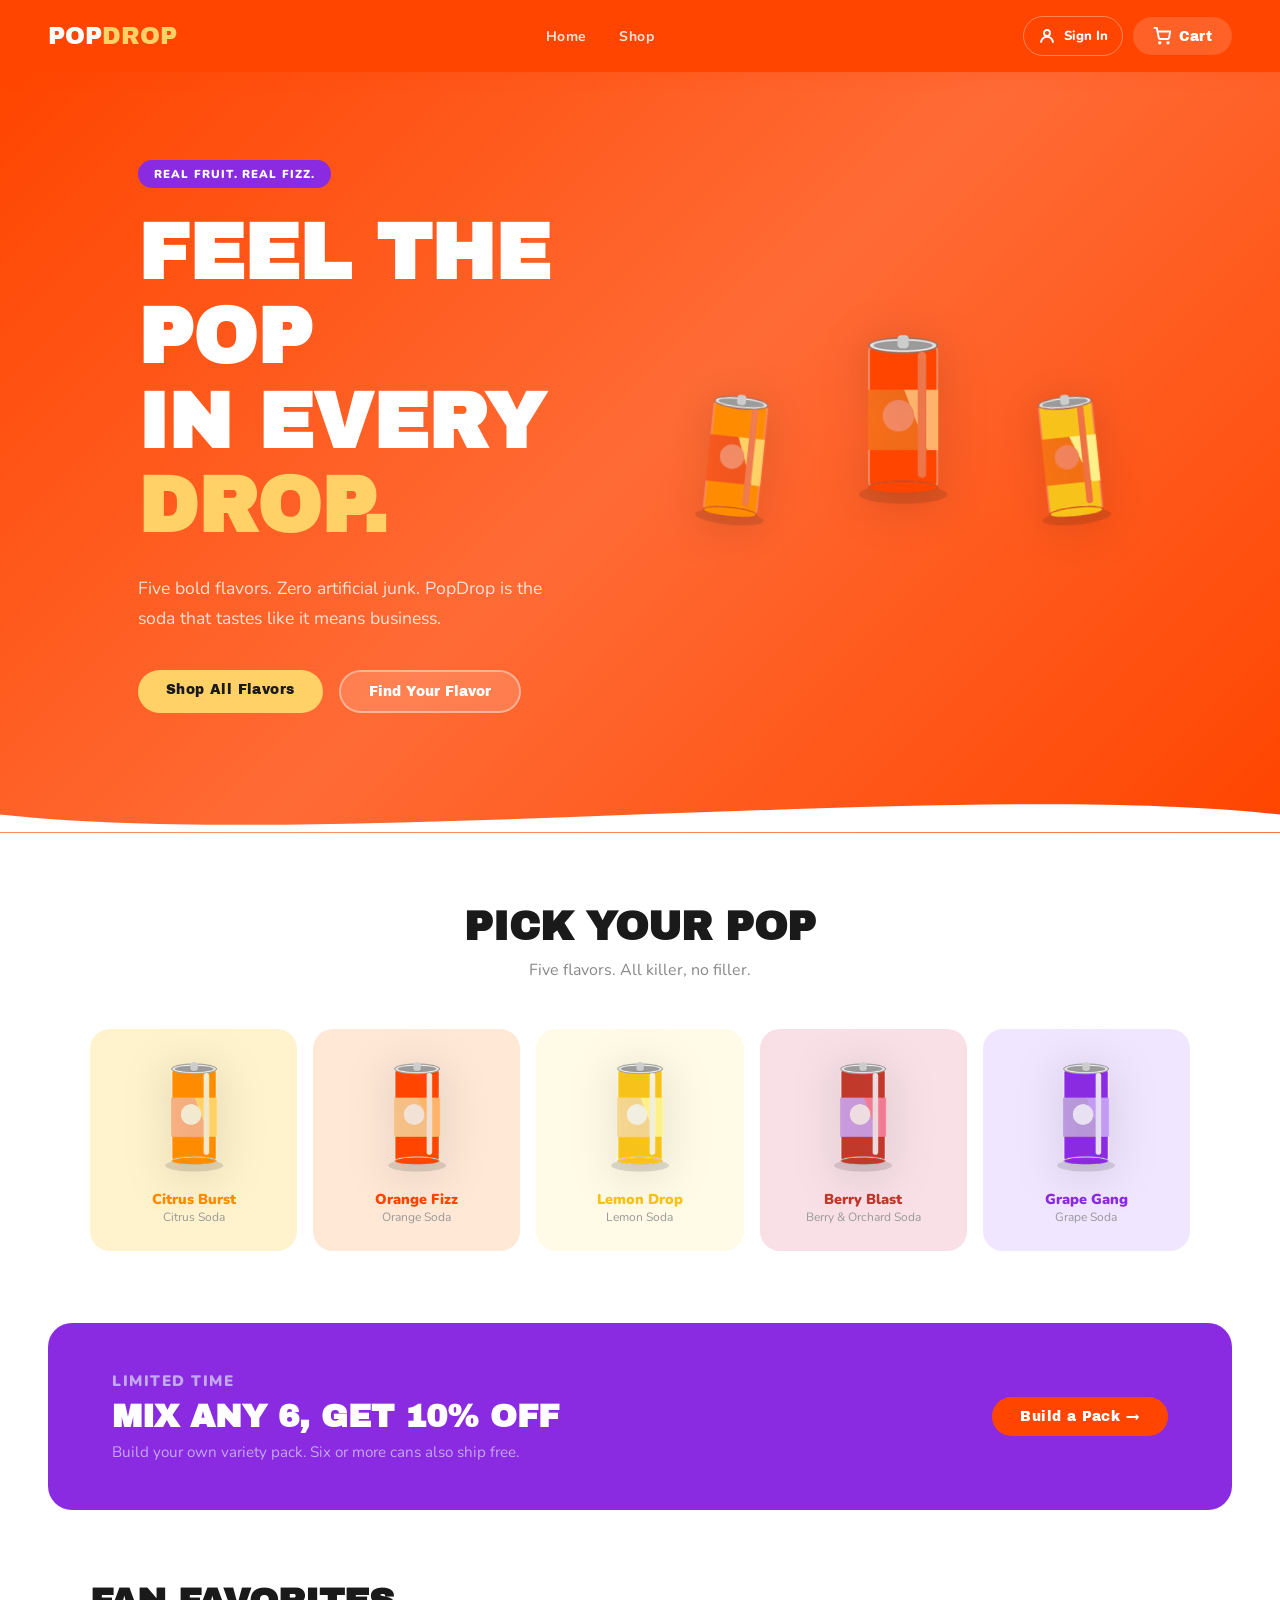
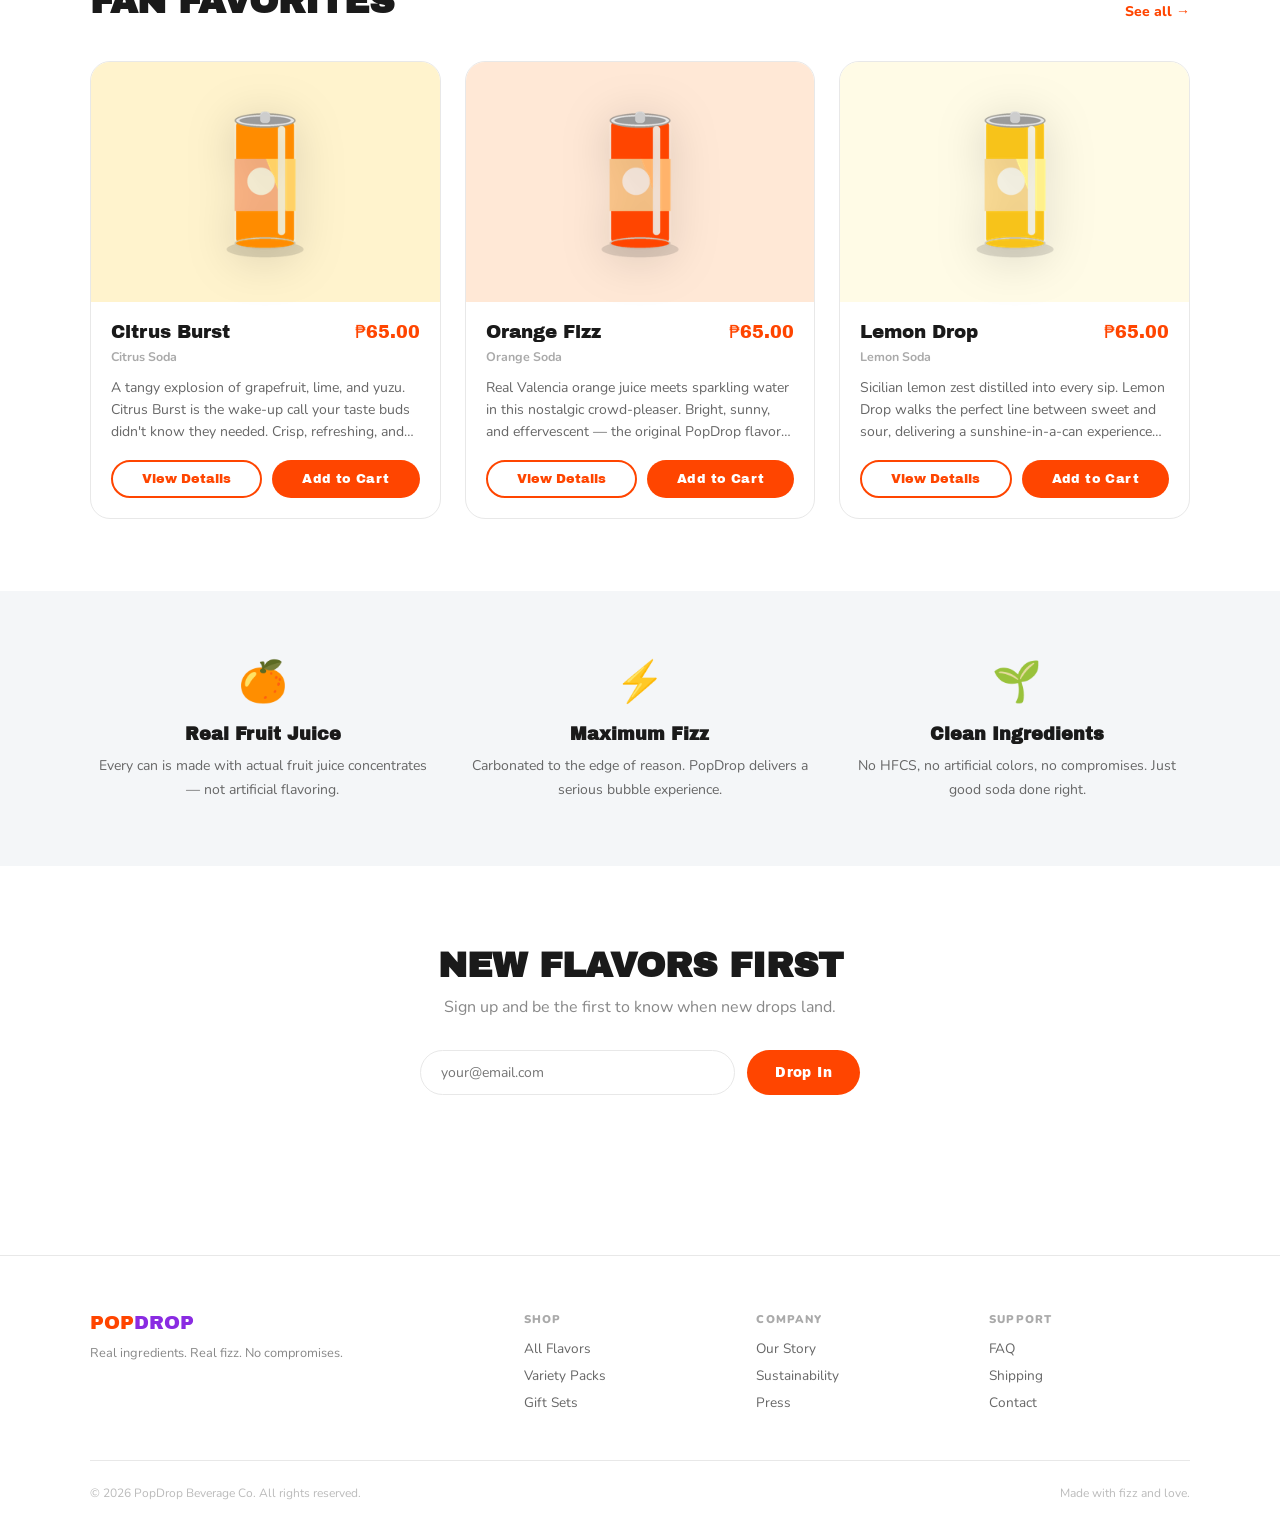
==== index.html @ 2077ece2 "Add files via upload" ====
<!--
  PRODUCT IMAGE FILES — replace these PNGs with your own artwork, keeping the same filenames:
  images/CitrusSoda200x200.png
  images/OrangeSoda200x200.png
  images/LemonSoda200x200.png
  images/BerryOrchardSoda200x200.png
  images/GrapeSoda200x200.png
  Image paths are assigned to products near the top of js/data.js.
-->
<!DOCTYPE html>
<html lang="en">
<head>
  <meta charset="UTF-8" />
  <meta name="viewport" content="width=device-width, initial-scale=1.0" />
  <title>PopDrop — Real Fruit. Real Fizz.</title>
  <link rel="stylesheet" href="css/style.css" />
</head>
<body>

  <!-- NAV -->
  <nav class="nav">
    <a href="index.html" class="nav-logo">POP<span>DROP</span></a>
    <div class="nav-links">
      <a href="index.html">Home</a>
      <a href="products.html">Shop</a>
    </div>
    <div class="nav-actions">
      <a href="account.html" class="nav-account">
        <svg width="18" height="18" viewBox="0 0 24 24" fill="none" stroke="currentColor" stroke-width="2.5"><circle cx="12" cy="8" r="4"/><path d="M4 21a8 8 0 0 1 16 0"/></svg>
        <span id="account-label">Sign In</span>
      </a>
      <a href="cart.html" class="nav-cart">
        <svg width="18" height="18" viewBox="0 0 24 24" fill="none" stroke="currentColor" stroke-width="2.5">
          <circle cx="9" cy="21" r="1"/><circle cx="20" cy="21" r="1"/>
          <path d="M1 1h4l2.68 13.39a2 2 0 0 0 2 1.61h9.72a2 2 0 0 0 2-1.61L23 6H6"/>
        </svg>
        Cart
        <span class="cart-badge" id="cart-badge">0</span>
      </a>
    </div>
  </nav>

  <main>

    <!-- HERO -->
    <section class="hero">
      <div class="hero-inner">
        <div>
          <span class="hero-eyebrow">Real fruit. Real fizz.</span>
          <h1>FEEL THE POP<br>IN EVERY<br><span>DROP.</span></h1>
          <p class="hero-sub">Five bold flavors. Zero artificial junk. PopDrop is the soda that tastes like it means business.</p>
          <div class="hero-btns">
            <a href="products.html" class="btn-primary" style="background:#FFD166;color:#1A1A1A;">Shop All Flavors</a>
            <a href="products.html" class="btn-ghost">Find Your Flavor</a>
          </div>
        </div>
        <div class="hero-cans" id="hero-cans"></div>
      </div>
      <svg class="hero-wave" viewBox="0 0 1440 60" fill="white" preserveAspectRatio="none">
        <path d="M0,40 C360,80 1080,0 1440,40 L1440,60 L0,60 Z"/>
      </svg>
    </section>

    <!-- FLAVOR STRIP -->
    <section class="flavor-strip">
      <div class="section-header">
        <h2>PICK YOUR POP</h2>
        <p>Five flavors. All killer, no filler.</p>
      </div>
      <div class="flavor-grid" id="flavor-grid"></div>
    </section>

    <!-- PROMO BANNER -->
    <div class="promo-banner">
      <div>
        <p class="promo-eyebrow">Limited Time</p>
        <h2>MIX ANY 6, GET 10% OFF</h2>
        <p>Build your own variety pack. Six or more cans also ship free.</p>
      </div>
      <a href="products.html" class="btn-primary">Build a Pack →</a>
    </div>

    <!-- FEATURED -->
    <section class="products-section">
      <div class="products-header">
        <h2>FAN FAVORITES</h2>
        <a href="products.html" class="see-all">See all →</a>
      </div>
      <div class="products-grid" id="featured-grid"></div>
    </section>

    <!-- VALUES -->
    <section class="values">
      <div class="values-grid">
        <div>
          <div class="value-icon">🍊</div>
          <h3 class="value-title">Real Fruit Juice</h3>
          <p class="value-body">Every can is made with actual fruit juice concentrates — not artificial flavoring.</p>
        </div>
        <div>
          <div class="value-icon">⚡</div>
          <h3 class="value-title">Maximum Fizz</h3>
          <p class="value-body">Carbonated to the edge of reason. PopDrop delivers a serious bubble experience.</p>
        </div>
        <div>
          <div class="value-icon">🌱</div>
          <h3 class="value-title">Clean Ingredients</h3>
          <p class="value-body">No HFCS, no artificial colors, no compromises. Just good soda done right.</p>
        </div>
      </div>
    </section>

    <!-- NEWSLETTER -->
    <section class="newsletter">
      <h2>NEW FLAVORS FIRST</h2>
      <p>Sign up and be the first to know when new drops land.</p>
      <form class="newsletter-form" onsubmit="event.preventDefault(); this.innerHTML='<p style=\'color:var(--orange);font-weight:800;\'>You\'re in! 🎉</p>'">
        <input type="email" placeholder="your@email.com" required />
        <button type="submit" class="btn-primary">Drop In</button>
      </form>
    </section>

  </main>

  <!-- FOOTER -->
  <footer class="footer">
    <div class="footer-grid">
      <div>
        <div class="footer-logo">POP<span>DROP</span></div>
        <p class="footer-tagline">Real ingredients. Real fizz. No compromises.</p>
      </div>
      <div class="footer-col">
        <p class="footer-col-title">Shop</p>
        <a href="products.html">All Flavors</a>
        <a href="products.html">Variety Packs</a>
        <a href="products.html">Gift Sets</a>
      </div>
      <div class="footer-col">
        <p class="footer-col-title">Company</p>
        <a href="#">Our Story</a>
        <a href="#">Sustainability</a>
        <a href="#">Press</a>
      </div>
      <div class="footer-col">
        <p class="footer-col-title">Support</p>
        <a href="#">FAQ</a>
        <a href="#">Shipping</a>
        <a href="#">Contact</a>
      </div>
    </div>
    <div class="footer-bottom">
      <span>© 2026 PopDrop Beverage Co. All rights reserved.</span>
      <span>Made with fizz and love.</span>
    </div>
  </footer>

  <script src="js/data.js"></script>
  <script src="js/cart.js"></script>
  <script src="js/auth.js"></script>
  <script>
    // Hero cans
    const heroCans = document.getElementById("hero-cans");
    const heroProducts = PRODUCTS.slice(0, 3);
    heroProducts.forEach((p, i) => {
      const offsets = [6, 0, -6];
      const yOffsets = [0, -20, 0];
      const sizes = [170, 220, 170];
      const div = document.createElement("div");
      div.className = "hero-can-wrap";
      div.style.transform = `rotate(${offsets[i]}deg) translateY(${yOffsets[i]}px)`;
      div.style.zIndex = i === 1 ? 10 : 1;
      div.innerHTML = makeProductImage(p, sizes[i]);
      heroCans.appendChild(div);
    });

    // Flavor grid
    const flavorGrid = document.getElementById("flavor-grid");
    PRODUCTS.forEach(p => {
      flavorGrid.innerHTML += `
        <a href="product.html?id=${p.id}" class="flavor-card" style="background:${p.highlight}">
          <div class="can-wrap">${makeProductImage(p, 120)}</div>
          <div>
            <p class="flavor-name" style="color:${p.canColor}">${p.name}</p>
            <p class="flavor-sub">${p.flavor}</p>
          </div>
        </a>`;
    });

    // Featured products
    const featuredGrid = document.getElementById("featured-grid");
    PRODUCTS.slice(0, 3).forEach(p => {
      featuredGrid.innerHTML += `
        <div class="product-card">
          <a href="product.html?id=${p.id}">
            <div class="product-card-img" style="background:${p.highlight}">
              <div class="can-wrap">${makeProductImage(p, 160)}</div>
            </div>
          </a>
          <div class="product-card-body">
            <div class="product-card-top">
              <a href="product.html?id=${p.id}" class="product-card-name">${p.name}</a>
              <span class="product-card-price">${formatPeso(p.price)}</span>
            </div>
            <p class="product-card-flavor">${p.flavor}</p>
            <p class="product-card-desc">${p.description}</p>
            <div class="product-card-actions">
              <a href="product.html?id=${p.id}" class="btn-outline">View Details</a>
              <button class="btn-primary" onclick="Cart.add(${p.id}); this.textContent='Added ✓'; this.style.background='#22c55e'; setTimeout(()=>{this.textContent='Add to Cart';this.style.background='';},1800)">Add to Cart</button>
            </div>
          </div>
        </div>`;
    });
  </script>
</body>
</html>
---- css/style.css ----
@import url('https://fonts.googleapis.com/css2?family=Archivo+Black&family=Nunito:wght@400;500;600;700;800&display=swap');

/* ── Reset & Base ─────────────────────────────── */
*, *::before, *::after { box-sizing: border-box; margin: 0; padding: 0; }
html { scroll-behavior: smooth; }
body {
  font-family: 'Nunito', sans-serif;
  color: #1A1A1A;
  background: #fff;
  min-height: 100vh;
  display: flex;
  flex-direction: column;
}
main { flex: 1; }
a { text-decoration: none; color: inherit; }
img { display: block; max-width: 100%; }
button { cursor: pointer; font-family: inherit; border: none; background: none; }

h1, h2, h3 { font-family: 'Archivo Black', sans-serif; line-height: 1.1; }

/* ── CSS Variables ────────────────────────────── */
:root {
  --orange: #FF4500;
  --orange-dark: #d93a00;
  --purple: #8A2BE2;
  --purple-dark: #6a1ab2;
  --gray-bg: #F4F6F8;
  --text: #1A1A1A;
  --border: #e8e8e8;
}

/* ── Utilities ────────────────────────────────── */
.container { max-width: 1100px; margin: 0 auto; padding: 0 24px; }
.btn-primary {
  display: inline-block;
  background: var(--orange);
  color: #fff;
  font-family: 'Archivo Black', sans-serif;
  font-size: 0.85rem;
  padding: 12px 28px;
  border-radius: 100px;
  border: none;
  cursor: pointer;
  transition: opacity .15s, transform .15s;
  letter-spacing: .03em;
}
.btn-primary:hover { opacity: .88; }
.btn-primary:active { transform: scale(.97); }
.btn-outline {
  display: inline-block;
  background: transparent;
  color: var(--orange);
  font-family: 'Archivo Black', sans-serif;
  font-size: 0.85rem;
  padding: 10px 26px;
  border-radius: 100px;
  border: 2px solid var(--orange);
  cursor: pointer;
  transition: background .15s, color .15s;
}
.btn-outline:hover { background: var(--orange); color: #fff; }
.btn-ghost {
  display: inline-block;
  background: rgba(255,255,255,.15);
  color: #fff;
  font-family: 'Archivo Black', sans-serif;
  font-size: 0.85rem;
  padding: 12px 28px;
  border-radius: 100px;
  border: 2px solid rgba(255,255,255,.4);
  cursor: pointer;
  transition: background .15s;
}
.btn-ghost:hover { background: rgba(255,255,255,.25); }
.pill {
  display: inline-block;
  padding: 6px 16px;
  border-radius: 100px;
  font-size: 0.75rem;
  font-weight: 800;
  letter-spacing: .06em;
  text-transform: uppercase;
}

/* ── Navbar ───────────────────────────────────── */
.nav {
  position: sticky;
  top: 0;
  z-index: 100;
  background: var(--orange);
  display: flex;
  align-items: center;
  justify-content: space-between;
  padding: 16px 48px;
  box-shadow: 0 2px 16px rgba(255,69,0,.2);
}
.nav-logo {
  font-family: 'Archivo Black', sans-serif;
  font-size: 1.5rem;
  color: #fff;
}
.nav-logo span { color: #FFD166; }
.nav-links { display: flex; gap: 32px; }
.nav-links a {
  color: rgba(255,255,255,.85);
  font-weight: 700;
  font-size: 0.875rem;
  letter-spacing: .04em;
  transition: color .15s;
}
.nav-links a:hover { color: #fff; }
.nav-actions { display: flex; align-items: center; gap: 10px; }
.nav-account {
  display: flex;
  align-items: center;
  gap: 8px;
  color: #fff;
  font-weight: 800;
  font-size: 0.82rem;
  padding: 10px 14px;
  border-radius: 100px;
  border: 1px solid rgba(255,255,255,.35);
  transition: background .15s;
}
.nav-account:hover, .nav-account[aria-current="page"] { background: rgba(255,255,255,.16); }
.nav-cart {
  position: relative;
  display: flex;
  align-items: center;
  gap: 8px;
  background: rgba(255,255,255,.15);
  color: #fff;
  font-family: 'Archivo Black', sans-serif;
  font-size: 0.85rem;
  padding: 10px 20px;
  border-radius: 100px;
  border: none;
  cursor: pointer;
  transition: background .15s;
  text-decoration: none;
}
.nav-cart:hover { background: rgba(255,255,255,.25); }
.cart-badge {
  display: none;
  align-items: center;
  justify-content: center;
  position: absolute;
  top: -8px;
  right: -8px;
  width: 20px;
  height: 20px;
  background: var(--purple);
  color: #fff;
  border-radius: 50%;
  font-size: 0.7rem;
  font-weight: 900;
}

/* ── Footer ───────────────────────────────────── */
.footer {
  padding: 56px 48px 32px;
  border-top: 1px solid var(--border);
  margin-top: 80px;
}
.footer-grid {
  max-width: 1100px;
  margin: 0 auto;
  display: grid;
  grid-template-columns: 2fr 1fr 1fr 1fr;
  gap: 32px;
  margin-bottom: 40px;
}
.footer-logo { font-family: 'Archivo Black', sans-serif; font-size: 1.2rem; color: var(--orange); }
.footer-logo span { color: var(--purple); }
.footer-tagline { font-size: 0.8rem; color: #888; margin-top: 10px; line-height: 1.6; }
.footer-col-title {
  font-size: 0.7rem;
  font-weight: 900;
  letter-spacing: .1em;
  text-transform: uppercase;
  color: #aaa;
  margin-bottom: 12px;
}
.footer-col a {
  display: block;
  font-size: 0.85rem;
  color: #666;
  margin-bottom: 8px;
  transition: color .15s;
}
.footer-col a:hover { color: var(--orange); }
.footer-bottom {
  max-width: 1100px;
  margin: 0 auto;
  display: flex;
  justify-content: space-between;
  align-items: center;
  padding-top: 24px;
  border-top: 1px solid var(--border);
  font-size: 0.75rem;
  color: #bbb;
}

/* ── Hero ─────────────────────────────────────── */
.hero {
  background: linear-gradient(135deg, #FF4500 0%, #FF6B35 50%, #FF4500 100%);
  position: relative;
  overflow: hidden;
}
.hero-inner {
  max-width: 1100px;
  margin: 0 auto;
  padding: 88px 48px 120px;
  display: grid;
  grid-template-columns: 1fr 1fr;
  gap: 48px;
  align-items: center;
}
.hero-eyebrow {
  background: var(--purple);
  color: #fff;
  padding: 6px 16px;
  border-radius: 100px;
  font-size: 0.72rem;
  font-weight: 900;
  letter-spacing: .1em;
  text-transform: uppercase;
  display: inline-block;
  margin-bottom: 24px;
}
.hero h1 { font-size: clamp(3rem, 6vw, 5.5rem); color: #fff; margin-bottom: 24px; }
.hero h1 span { color: #FFD166; }
.hero-sub { color: rgba(255,255,255,.8); font-size: 1.1rem; line-height: 1.7; margin-bottom: 36px; max-width: 440px; }
.hero-btns { display: flex; gap: 16px; flex-wrap: wrap; }
.hero-cans {
  display: flex;
  align-items: flex-end;
  justify-content: center;
  gap: 4px;
  position: relative;
}
.hero-can-wrap { transition: transform .3s; }
.hero-can-wrap:hover { transform: translateY(-12px) !important; }
.hero-wave {
  position: absolute;
  bottom: 0;
  left: 0;
  width: 100%;
}

/* ── Flavor Strip ─────────────────────────────── */
.flavor-strip { padding: 72px 48px; }
.section-header { text-align: center; margin-bottom: 48px; }
.section-header h2 { font-size: 2.5rem; margin-bottom: 10px; }
.section-header p { color: #888; font-size: 1rem; }
.flavor-grid {
  max-width: 1100px;
  margin: 0 auto;
  display: grid;
  grid-template-columns: repeat(5, 1fr);
  gap: 16px;
}
.flavor-card {
  display: flex;
  flex-direction: column;
  align-items: center;
  gap: 14px;
  padding: 24px 16px;
  border-radius: 20px;
  border: 2px solid transparent;
  transition: border-color .2s, box-shadow .2s, transform .2s;
  text-decoration: none;
  color: inherit;
}
.flavor-card:hover { border-color: var(--border); box-shadow: 0 8px 32px rgba(0,0,0,.08); }
.flavor-card:hover .can-wrap { transform: translateY(-10px); }
.can-wrap { transition: transform .3s; }
.product-image {
  display: block;
  object-fit: contain;
  max-width: 100%;
  height: auto;
  filter: drop-shadow(0 8px 24px rgba(0,0,0,.18));
}
.flavor-name { font-weight: 900; font-size: 0.9rem; text-align: center; }
.flavor-sub { font-size: 0.75rem; color: #999; text-align: center; }

/* ── Promo Banner ─────────────────────────────── */
.promo-banner {
  margin: 0 48px;
  border-radius: 24px;
  padding: 48px 64px;
  background: var(--purple);
  display: flex;
  align-items: center;
  justify-content: space-between;
  gap: 24px;
  flex-wrap: wrap;
}
.promo-eyebrow { font-size: 0.72rem; font-weight: 900; color: #c4a8f0; letter-spacing: .1em; text-transform: uppercase; margin-bottom: 8px; }
.promo-banner h2 { font-size: 2rem; color: #fff; margin-bottom: 8px; }
.promo-banner p { color: #c4a8f0; font-size: 0.95rem; }

/* ── Product Cards ────────────────────────────── */
.products-section { padding: 72px 48px; }
.products-header {
  max-width: 1100px;
  margin: 0 auto 40px;
  display: flex;
  align-items: flex-end;
  justify-content: space-between;
}
.products-header h2 { font-size: 2.2rem; }
.see-all { font-weight: 800; font-size: 0.875rem; color: var(--orange); }
.see-all:hover { text-decoration: underline; }
.products-grid {
  max-width: 1100px;
  margin: 0 auto;
  display: grid;
  grid-template-columns: repeat(3, 1fr);
  gap: 24px;
}
.product-card {
  border-radius: 20px;
  overflow: hidden;
  border: 1px solid var(--border);
  transition: box-shadow .2s;
  display: flex;
  flex-direction: column;
}
.product-card:hover { box-shadow: 0 12px 40px rgba(0,0,0,.1); }
.product-card-img {
  display: flex;
  justify-content: center;
  padding: 40px 24px;
  position: relative;
}
.product-card-img .can-wrap { transition: transform .3s; }
.product-card:hover .can-wrap { transform: translateY(-12px); }
.product-card-body { padding: 20px; flex: 1; display: flex; flex-direction: column; }
.product-card-top { display: flex; justify-content: space-between; align-items: flex-start; margin-bottom: 6px; }
.product-card-name { font-family: 'Archivo Black', sans-serif; font-size: 1.15rem; }
.product-card-price { font-family: 'Archivo Black', sans-serif; font-size: 1.1rem; color: var(--orange); }
.product-card-flavor { font-size: 0.78rem; color: #aaa; font-weight: 700; margin-bottom: 12px; }
.product-card-desc { font-size: 0.875rem; color: #666; line-height: 1.6; flex: 1; margin-bottom: 16px;
  display: -webkit-box; -webkit-line-clamp: 3; -webkit-box-orient: vertical; overflow: hidden; }
.product-card-actions { display: flex; gap: 10px; }
.product-card-actions .btn-outline,
.product-card-actions .btn-primary { flex: 1; text-align: center; padding: 10px 12px; font-size: 0.8rem; }

/* ── Values ───────────────────────────────────── */
.values { background: var(--gray-bg); padding: 64px 48px; }
.values-grid {
  max-width: 1100px;
  margin: 0 auto;
  display: grid;
  grid-template-columns: repeat(3, 1fr);
  gap: 32px;
  text-align: center;
}
.value-icon { font-size: 2.5rem; margin-bottom: 16px; }
.value-title { font-family: 'Archivo Black', sans-serif; font-size: 1.1rem; margin-bottom: 10px; }
.value-body { font-size: 0.875rem; color: #666; line-height: 1.7; }

/* ── Newsletter ───────────────────────────────── */
.newsletter { padding: 80px 48px; text-align: center; }
.newsletter h2 { font-size: 2.2rem; margin-bottom: 12px; }
.newsletter p { color: #888; margin-bottom: 32px; }
.newsletter-form { display: flex; gap: 12px; max-width: 440px; margin: 0 auto; }
.newsletter-form input {
  flex: 1;
  padding: 12px 20px;
  border: 1px solid var(--border);
  border-radius: 100px;
  font-family: 'Nunito', sans-serif;
  font-size: 0.875rem;
  outline: none;
  transition: border-color .2s;
}
.newsletter-form input:focus { border-color: var(--orange); }

/* ── Products Page ────────────────────────────── */
.page-header { padding: 56px 48px 0; max-width: 1100px; margin: 0 auto; }
.page-header h1 { font-size: 3rem; margin-bottom: 8px; }
.page-header p { color: #888; font-size: 1rem; }
.filter-bar { max-width: 1100px; margin: 32px auto 0; padding: 0 48px; display: flex; flex-wrap: wrap; gap: 10px; }
.filter-btn {
  padding: 8px 20px;
  border-radius: 100px;
  font-weight: 800;
  font-size: 0.82rem;
  background: var(--gray-bg);
  color: var(--text);
  border: none;
  cursor: pointer;
  transition: background .15s, color .15s;
}
.filter-btn.active { background: var(--orange); color: #fff; }
.all-products-grid {
  max-width: 1100px;
  margin: 40px auto 80px;
  padding: 0 48px;
  display: grid;
  grid-template-columns: repeat(3, 1fr);
  gap: 24px;
}
.flavor-tag {
  position: absolute;
  top: 14px;
  left: 14px;
  padding: 4px 12px;
  border-radius: 100px;
  font-size: 0.7rem;
  font-weight: 900;
  color: #fff;
}
.product-meta { font-size: 0.75rem; color: #aaa; font-weight: 700; margin-bottom: 12px; }

/* ── Product Detail Page ──────────────────────── */
.detail-breadcrumb {
  max-width: 1100px;
  margin: 0 auto;
  padding: 32px 48px 0;
  display: flex;
  gap: 8px;
  align-items: center;
  font-size: 0.85rem;
  color: #aaa;
}
.detail-breadcrumb a { color: #aaa; transition: color .15s; }
.detail-breadcrumb a:hover { color: var(--orange); }
.detail-breadcrumb span { color: #666; font-weight: 600; }
.detail-grid {
  max-width: 1100px;
  margin: 40px auto;
  padding: 0 48px;
  display: grid;
  grid-template-columns: 1fr 1fr;
  gap: 64px;
  align-items: center;
}
.detail-can-box {
  border-radius: 28px;
  display: flex;
  flex-direction: column;
  align-items: center;
  justify-content: center;
  padding: 64px 32px;
  position: relative;
  overflow: hidden;
  min-height: 440px;
}
.detail-deco1, .detail-deco2 {
  position: absolute;
  border-radius: 50%;
  pointer-events: none;
}
.detail-deco1 { width: 180px; height: 180px; top: -40px; right: -40px; opacity: .15; }
.detail-deco2 { width: 120px; height: 120px; bottom: 24px; left: -20px; opacity: .1; }
.detail-volume-pill {
  margin-top: 28px;
  padding: 6px 20px;
  border-radius: 100px;
  font-size: 0.8rem;
  font-weight: 900;
  color: #fff;
}
.detail-eyebrow { font-size: 0.72rem; font-weight: 900; letter-spacing: .1em; text-transform: uppercase; color: #aaa; margin-bottom: 8px; }
.detail-name { font-size: clamp(2.5rem, 5vw, 3.5rem); margin-bottom: 8px; }
.detail-tagline { font-size: 1.1rem; font-weight: 700; margin-bottom: 20px; }
.detail-desc { color: #555; line-height: 1.8; margin-bottom: 28px; font-size: 0.95rem; }
.detail-stats { display: flex; gap: 32px; padding: 20px 0; border-top: 1px solid var(--border); border-bottom: 1px solid var(--border); margin-bottom: 28px; }
.detail-stat-label { font-size: 0.7rem; font-weight: 900; letter-spacing: .08em; text-transform: uppercase; color: #aaa; margin-bottom: 4px; }
.detail-stat-val { font-family: 'Archivo Black', sans-serif; font-size: 1.25rem; }
.qty-control { display: flex; align-items: center; gap: 0; border: 1px solid var(--border); border-radius: 100px; overflow: hidden; width: fit-content; }
.qty-btn { width: 40px; height: 40px; font-size: 1.2rem; font-weight: 700; background: none; border: none; cursor: pointer; }
.qty-btn:hover { background: var(--gray-bg); }
.qty-val { padding: 0 16px; font-weight: 900; min-width: 48px; text-align: center; }
.qty-row { display: flex; align-items: center; gap: 16px; margin-bottom: 16px; }
.qty-total { font-size: 0.875rem; color: #888; font-weight: 700; }
.detail-actions { display: flex; gap: 12px; flex-wrap: wrap; }
.detail-actions .btn-primary, .detail-actions .btn-purple { flex: 1; min-width: 150px; text-align: center; padding: 14px; }
.btn-purple {
  display: inline-block;
  background: var(--purple);
  color: #fff;
  font-family: 'Archivo Black', sans-serif;
  font-size: 0.85rem;
  padding: 12px 28px;
  border-radius: 100px;
  border: none;
  cursor: pointer;
  transition: opacity .15s;
  text-align: center;
}
.btn-purple:hover { opacity: .88; }
.btn-success { background: #22c55e !important; }
.ingredients-section { max-width: 1100px; margin: 0 auto 60px; padding: 0 48px; }
.ingredients-section h2 { font-size: 1.5rem; margin-bottom: 20px; }
.ingredients-list { display: flex; flex-wrap: wrap; gap: 10px; }
.ing-tag {
  padding: 8px 18px;
  border-radius: 100px;
  font-size: 0.82rem;
  font-weight: 700;
  border: 2px solid;
}
.related-section { max-width: 1100px; margin: 0 auto 80px; padding: 0 48px; }
.related-section h2 { font-size: 1.5rem; margin-bottom: 24px; }
.related-grid { display: grid; grid-template-columns: repeat(3, 1fr); gap: 16px; }
.related-card {
  display: flex;
  align-items: center;
  gap: 16px;
  padding: 16px;
  border-radius: 16px;
  border: 1px solid var(--border);
  text-decoration: none;
  color: inherit;
  transition: box-shadow .2s;
}
.related-card:hover { box-shadow: 0 6px 24px rgba(0,0,0,.08); }
.related-card:hover .can-wrap { transform: translateY(-4px); }
.related-info .name { font-weight: 900; margin-bottom: 2px; }
.related-info .sub { font-size: 0.75rem; color: #aaa; margin-bottom: 4px; }
.related-info .price { font-weight: 900; font-size: 0.9rem; color: var(--orange); }

/* ── Cart Page ────────────────────────────────── */
.cart-page { max-width: 1100px; margin: 0 auto; padding: 48px 48px 80px; }
.cart-page h1 { font-size: 2.8rem; margin-bottom: 40px; }
.cart-layout { display: grid; grid-template-columns: 1fr 340px; gap: 40px; align-items: start; }
.cart-items { display: flex; flex-direction: column; gap: 16px; }
.cart-item {
  display: flex;
  align-items: center;
  gap: 20px;
  padding: 18px;
  border-radius: 18px;
  border: 1px solid var(--border);
}
.cart-item-thumb {
  border-radius: 14px;
  display: flex;
  align-items: center;
  justify-content: center;
  flex-shrink: 0;
  width: 96px;
  height: 96px;
}
.cart-item-info { flex: 1; min-width: 0; }
.cart-item-name { font-weight: 900; font-size: 1rem; margin-bottom: 2px; }
.cart-item-name a:hover { color: var(--orange); }
.cart-item-meta { font-size: 0.78rem; color: #aaa; font-weight: 700; margin-bottom: 6px; }
.cart-item-price { font-weight: 700; font-size: 0.875rem; color: var(--orange); }
.qty-control.small .qty-btn { width: 34px; height: 34px; font-size: 1rem; }
.qty-control.small .qty-val { padding: 0 12px; }
.cart-item-total { text-align: right; flex-shrink: 0; width: 80px; }
.cart-item-total .amount { font-weight: 900; }
.cart-item-total .remove-btn { font-size: 0.75rem; color: #bbb; font-weight: 700; background: none; border: none; cursor: pointer; margin-top: 4px; display: block; width: 100%; text-align: right; }
.cart-item-total .remove-btn:hover { color: #ef4444; }
.cart-continue { display: inline-block; font-weight: 800; font-size: 0.875rem; color: var(--orange); margin-top: 8px; }
.cart-continue:hover { text-decoration: underline; }
.cart-summary {
  border: 1px solid var(--border);
  border-radius: 20px;
  padding: 24px;
  position: sticky;
  top: 88px;
}
.cart-summary h2 { font-size: 1rem; margin-bottom: 20px; letter-spacing: .04em; }
.summary-row { display: flex; justify-content: space-between; font-size: 0.875rem; margin-bottom: 12px; }
.summary-row .label { color: #888; font-weight: 600; }
.summary-discount .label, .summary-discount .val { color: #16a34a; font-weight: 800; }
.summary-row .val { font-weight: 700; }
.summary-divider { border: none; border-top: 1px solid var(--border); margin: 16px 0; }
.summary-total .label { font-family: 'Archivo Black', sans-serif; font-size: 1rem; }
.summary-total .val { font-family: 'Archivo Black', sans-serif; font-size: 1.25rem; color: var(--orange); }
.free-shipping-note { background: #f0fdf4; color: #16a34a; font-size: 0.8rem; font-weight: 700; padding: 10px 14px; border-radius: 12px; margin-bottom: 12px; }
.secure-note { text-align: center; font-size: 0.75rem; color: #bbb; font-weight: 600; margin-top: 14px; }
.cart-empty { text-align: center; padding: 100px 24px; }
.cart-empty .icon { font-size: 4rem; margin-bottom: 20px; }
.cart-empty h2 { font-size: 2rem; margin-bottom: 10px; }
.cart-empty p { color: #888; margin-bottom: 28px; }

/* ── Checkout Page ────────────────────────────── */
.checkout-page { max-width: 1100px; margin: 0 auto; padding: 48px 48px 80px; }
.checkout-page h1 { font-size: 2.8rem; margin-bottom: 32px; }
.steps { display: flex; align-items: center; gap: 16px; margin-bottom: 40px; }
.step { display: flex; align-items: center; gap: 10px; }
.step-num {
  width: 34px; height: 34px; border-radius: 50%;
  display: flex; align-items: center; justify-content: center;
  font-family: 'Archivo Black', sans-serif; font-size: 0.875rem;
  background: var(--gray-bg); color: #999;
  transition: background .2s, color .2s;
}
.step-num.active { background: var(--orange); color: #fff; }
.step-num.done { background: #22c55e; color: #fff; }
.step-label { font-weight: 700; font-size: 0.875rem; text-transform: capitalize; }
.step-divider { color: #ddd; font-size: 1.2rem; }
.checkout-layout { display: grid; grid-template-columns: 1fr 340px; gap: 40px; align-items: start; }
.checkout-form-section { display: none; }
.checkout-form-section.active { display: block; }
.form-title { font-size: 1.3rem; margin-bottom: 28px; }
.form-grid { display: grid; grid-template-columns: 1fr 1fr; gap: 16px; }
.form-group { display: flex; flex-direction: column; gap: 6px; }
.form-group.full { grid-column: 1 / -1; }
.form-label { font-size: 0.7rem; font-weight: 900; letter-spacing: .1em; text-transform: uppercase; color: #aaa; }
.form-input {
  padding: 13px 16px;
  border: 1px solid var(--border);
  border-radius: 14px;
  font-family: 'Nunito', sans-serif;
  font-size: 0.875rem;
  outline: none;
  transition: border-color .2s;
}
.form-input:focus { border-color: var(--orange); }
.form-input.mono { font-family: 'Courier New', monospace; }
.form-actions { display: flex; gap: 12px; margin-top: 24px; flex-wrap: wrap; }
.form-actions .btn-primary { flex: 1; min-width: 160px; text-align: center; }
.btn-back {
  padding: 12px 24px;
  border-radius: 100px;
  border: 2px solid var(--border);
  color: #666;
  font-family: 'Archivo Black', sans-serif;
  font-size: 0.85rem;
  cursor: pointer;
  background: none;
  transition: border-color .2s;
}
.btn-back:hover { border-color: #999; }
.order-summary-mini { border: 1px solid var(--border); border-radius: 20px; padding: 24px; position: sticky; top: 88px; }
.order-summary-mini h2 { font-size: 0.9rem; margin-bottom: 20px; letter-spacing: .04em; }
.mini-items { display: flex; flex-direction: column; gap: 14px; margin-bottom: 20px; }
.mini-item { display: flex; align-items: center; gap: 12px; }
.mini-thumb { border-radius: 12px; display: flex; align-items: center; justify-content: center; flex-shrink: 0; width: 52px; height: 52px; }
.mini-info .mini-name { font-weight: 700; font-size: 0.85rem; }
.mini-info .mini-qty { font-size: 0.72rem; color: #aaa; }
.mini-price { font-weight: 900; font-size: 0.875rem; margin-left: auto; flex-shrink: 0; }
.confirmation { text-align: center; max-width: 560px; margin: 80px auto; padding: 0 24px; }
.confirmation .conf-icon {
  width: 88px; height: 88px; border-radius: 50%; background: var(--orange);
  display: flex; align-items: center; justify-content: center;
  font-size: 2.5rem; margin: 0 auto 24px;
}
.confirmation h1 { font-size: 2.5rem; margin-bottom: 12px; }
.confirmation p { color: #888; margin-bottom: 10px; line-height: 1.7; }
.conf-box {
  background: var(--gray-bg); border-radius: 16px; padding: 24px;
  text-align: left; margin: 28px 0;
}
.conf-order-num { font-size: 0.72rem; font-weight: 900; letter-spacing: .1em; text-transform: uppercase; color: #aaa; margin-bottom: 8px; }
.conf-address { font-weight: 600; font-size: 0.9rem; }

/* ── Account & Authentication ─────────────────── */
.account-main { background: var(--gray-bg); }
.auth-shell {
  min-height: 680px;
  display: grid;
  grid-template-columns: 1.05fr .95fr;
  max-width: 1100px;
  margin: 0 auto;
  padding: 64px 48px 80px;
  gap: 64px;
  align-items: center;
}
.auth-intro {
  position: relative;
  overflow: hidden;
  background: var(--purple);
  color: #fff;
  border-radius: 32px;
  padding: 56px;
  box-shadow: 0 24px 60px rgba(106,26,178,.2);
}
.auth-intro::after {
  content: "";
  position: absolute;
  width: 240px;
  height: 240px;
  border: 44px solid rgba(255,255,255,.08);
  border-radius: 50%;
  right: -90px;
  bottom: -100px;
}
.auth-kicker {
  display: inline-block;
  color: var(--orange);
  font-size: .72rem;
  font-weight: 900;
  letter-spacing: .12em;
  text-transform: uppercase;
  margin-bottom: 12px;
}
.auth-intro .auth-kicker { color: #FFD166; }
.auth-intro h1 { font-size: clamp(2.8rem, 5vw, 4.3rem); margin-bottom: 22px; }
.auth-intro h1 span { color: #FFD166; }
.auth-intro > p { max-width: 480px; line-height: 1.75; color: rgba(255,255,255,.82); }
.auth-perks { display: flex; flex-wrap: wrap; gap: 8px; margin-top: 28px; position: relative; z-index: 1; }
.auth-perks span { background: rgba(255,255,255,.12); border: 1px solid rgba(255,255,255,.18); border-radius: 100px; padding: 8px 12px; font-size: .75rem; font-weight: 800; }
.auth-card, .account-panel, .admin-panel {
  background: #fff;
  border: 1px solid var(--border);
  border-radius: 24px;
  padding: 30px;
  box-shadow: 0 12px 38px rgba(26,26,26,.05);
}
.auth-role-tabs { display: grid; grid-template-columns: 1fr 1fr; background: var(--gray-bg); border-radius: 100px; padding: 4px; margin-bottom: 30px; }
.auth-role-tab { padding: 10px; border-radius: 100px; font-weight: 900; color: #888; }
.auth-role-tab.active { background: #fff; color: var(--orange); box-shadow: 0 3px 12px rgba(0,0,0,.08); }
.auth-card-heading p, .panel-heading p { color: #999; font-size: .72rem; font-weight: 900; letter-spacing: .08em; text-transform: uppercase; margin-bottom: 5px; }
.auth-card-heading h2 { font-size: 1.65rem; margin-bottom: 24px; }
.auth-field { margin-top: 16px; }
.auth-submit { width: 100%; margin-top: 22px; }
.auth-switch { display: block; color: var(--purple); font-weight: 900; margin: 18px auto 0; font-size: .82rem; }
.local-storage-note { border-top: 1px solid var(--border); margin-top: 22px; padding-top: 18px; color: #aaa; font-size: .72rem; line-height: 1.5; text-align: center; }
.admin-demo-note { background: #f4edfc; color: #5c1d96; padding: 12px 14px; border-radius: 12px; margin-bottom: 18px; font-size: .78rem; line-height: 1.6; }
.form-message { margin-top: 16px; padding: 10px 14px; border-radius: 12px; font-size: .8rem; font-weight: 800; }
.form-message.error { background: #fff1f0; color: #b42318; }
.form-message.success { background: #ecfdf3; color: #15803d; }
.dashboard-shell, .admin-shell { max-width: 1180px; margin: 0 auto; padding: 52px 40px 80px; }
.dashboard-head { display: flex; justify-content: space-between; align-items: flex-end; gap: 24px; margin-bottom: 32px; }
.dashboard-head h1 { font-size: clamp(2.4rem, 5vw, 3.7rem); margin-bottom: 8px; }
.dashboard-head p { color: #777; }
.account-grid { display: grid; grid-template-columns: 1.45fr .75fr; gap: 24px; align-items: start; }
.account-sidebar, .admin-side { display: flex; flex-direction: column; gap: 24px; }
.panel-heading { display: flex; align-items: flex-start; justify-content: space-between; gap: 16px; margin-bottom: 24px; }
.panel-heading h2 { font-size: 1.05rem; }
.status-pill, .local-admin-label { color: #15803d; background: #ecfdf3; border-radius: 100px; padding: 7px 10px; font-size: .7rem; font-weight: 900; white-space: nowrap; }
.check-row { display: flex; align-items: center; gap: 10px; margin-top: 20px; color: #666; font-size: .85rem; font-weight: 700; }
.check-row input { accent-color: var(--orange); width: 18px; height: 18px; }
.profile-actions { display: flex; gap: 10px; margin-top: 24px; }
.favorite-card { background: var(--purple); color: #fff; border: none; }
.favorite-card > p { color: #d9b7f8; font-size: .72rem; text-transform: uppercase; font-weight: 900; letter-spacing: .1em; }
.favorite-card h2 { margin: 7px 0 16px; font-size: 1.5rem; }
.favorite-card span { color: rgba(255,255,255,.7); font-size: .82rem; }
.order-count { background: var(--orange); color: #fff; min-width: 28px; height: 28px; display: grid; place-items: center; border-radius: 50%; font-weight: 900; font-size: .75rem; }
.orders-list { display: flex; flex-direction: column; }
.order-row { display: flex; justify-content: space-between; gap: 16px; padding: 13px 0; border-top: 1px solid var(--border); }
.order-row:first-child { border-top: 0; padding-top: 0; }
.order-row > div { display: flex; flex-direction: column; gap: 3px; }
.order-row > div:last-child { text-align: right; }
.order-row strong { font-size: .82rem; }
.order-row span, .empty-orders { color: #999; font-size: .72rem; }
.empty-orders a { color: var(--orange); font-weight: 900; display: inline-block; margin-top: 8px; }

/* ── Admin ────────────────────────────────────── */
.admin-body { background: var(--gray-bg); }
.admin-nav-badge { color: #fff; background: var(--purple); padding: 7px 12px; border-radius: 100px; font-size: .7rem; font-weight: 900; text-transform: uppercase; letter-spacing: .08em; }
.stat-grid { display: grid; grid-template-columns: repeat(4, 1fr); gap: 16px; margin-bottom: 24px; }
.stat-card { background: #fff; border-radius: 20px; padding: 22px; border: 1px solid var(--border); }
.stat-card span, .stat-card small { color: #999; display: block; font-weight: 800; font-size: .72rem; }
.stat-card strong { display: block; font-family: 'Archivo Black', sans-serif; font-size: 2rem; margin: 8px 0 3px; }
.stat-card.purple strong { color: var(--purple); }
.stat-card.alert strong { color: var(--orange); }
.admin-grid { display: grid; grid-template-columns: 1.45fr .75fr; gap: 24px; align-items: start; }
.inventory-list { display: flex; flex-direction: column; }
.inventory-row { display: grid; grid-template-columns: 1fr 90px 110px; gap: 16px; align-items: center; padding: 14px 0; border-top: 1px solid var(--border); }
.inventory-row:first-child { border-top: none; }
.inventory-product { display: flex; align-items: center; gap: 12px; min-width: 0; }
.inventory-swatch { width: 38px; height: 38px; border-radius: 12px; flex: 0 0 auto; }
.inventory-product div { min-width: 0; }
.inventory-product strong, .inventory-product span { display: block; white-space: nowrap; overflow: hidden; text-overflow: ellipsis; }
.inventory-product strong { font-size: .86rem; }
.inventory-product div span { color: #999; font-size: .7rem; margin-top: 3px; }
.inventory-row label > span { display: block; color: #aaa; font-size: .65rem; font-weight: 900; margin-bottom: 4px; text-transform: uppercase; }
.inventory-row .form-input { padding: 9px 10px; border-radius: 10px; }
.admin-textarea { min-height: 88px; resize: vertical; }
.admin-save { width: 100%; margin-top: 14px; }
.admin-security-note { margin-top: 24px; color: #777; background: #fff8eb; border: 1px solid #f5d99c; border-radius: 16px; padding: 16px 18px; font-size: .78rem; line-height: 1.6; }

/* ── Responsive ───────────────────────────────── */
@media (max-width: 900px) {
  .nav { padding: 14px 24px; }
  .nav-links { display: none; }
  .hero-inner { grid-template-columns: 1fr; padding: 60px 24px 100px; text-align: center; }
  .hero-sub { margin: 0 auto 32px; }
  .hero-btns { justify-content: center; }
  .hero-cans { display: none; }
  .flavor-grid { grid-template-columns: repeat(3, 1fr); padding: 0 24px; }
  .flavor-strip { padding: 56px 0; }
  .promo-banner { margin: 0 24px; padding: 36px 32px; }
  .products-section { padding: 56px 24px; }
  .products-grid, .all-products-grid { grid-template-columns: 1fr 1fr; padding: 0 24px; }
  .values { padding: 48px 24px; }
  .values-grid { grid-template-columns: 1fr; gap: 24px; }
  .newsletter { padding: 56px 24px; }
  .footer { padding: 40px 24px 24px; }
  .footer-grid { grid-template-columns: 1fr 1fr; }
  .page-header { padding: 40px 24px 0; }
  .filter-bar { padding: 0 24px; }
  .detail-grid { grid-template-columns: 1fr; padding: 0 24px; gap: 32px; }
  .ingredients-section, .related-section { padding: 0 24px; }
  .related-grid { grid-template-columns: 1fr; }
  .cart-page, .checkout-page { padding: 36px 24px 60px; }
  .cart-layout, .checkout-layout { grid-template-columns: 1fr; }
  .cart-summary, .order-summary-mini { position: static; }
  .detail-breadcrumb { padding: 24px 24px 0; }
  .auth-shell { grid-template-columns: 1fr; padding: 40px 24px 60px; gap: 24px; }
  .auth-intro { padding: 40px; }
  .account-grid, .admin-grid { grid-template-columns: 1fr; }
  .stat-grid { grid-template-columns: 1fr 1fr; }
  .dashboard-shell, .admin-shell { padding: 40px 24px 60px; }
}
@media (max-width: 560px) {
  .flavor-grid { grid-template-columns: repeat(2, 1fr); }
  .products-grid, .all-products-grid { grid-template-columns: 1fr; }
  .footer-grid { grid-template-columns: 1fr; }
  .hero h1 { font-size: 2.8rem; }
  .newsletter-form { flex-direction: column; }
  .form-grid { grid-template-columns: 1fr; }
  .nav { padding: 12px 14px; }
  .nav-logo { font-size: 1.15rem; }
  .nav-actions { gap: 6px; }
  .nav-account, .nav-cart { padding: 9px 10px; font-size: .74rem; }
  .nav-account svg, .nav-cart svg { display: none; }
  .auth-intro { padding: 30px 24px; border-radius: 24px; }
  .auth-card, .account-panel, .admin-panel { padding: 22px; }
  .dashboard-head { align-items: flex-start; flex-direction: column; }
  .profile-actions { flex-direction: column; }
  .stat-grid { grid-template-columns: 1fr; }
  .inventory-row { grid-template-columns: 1fr 72px; }
  .inventory-row label:last-child { grid-column: 1 / -1; }
  .admin-nav-badge { display: none; }
}
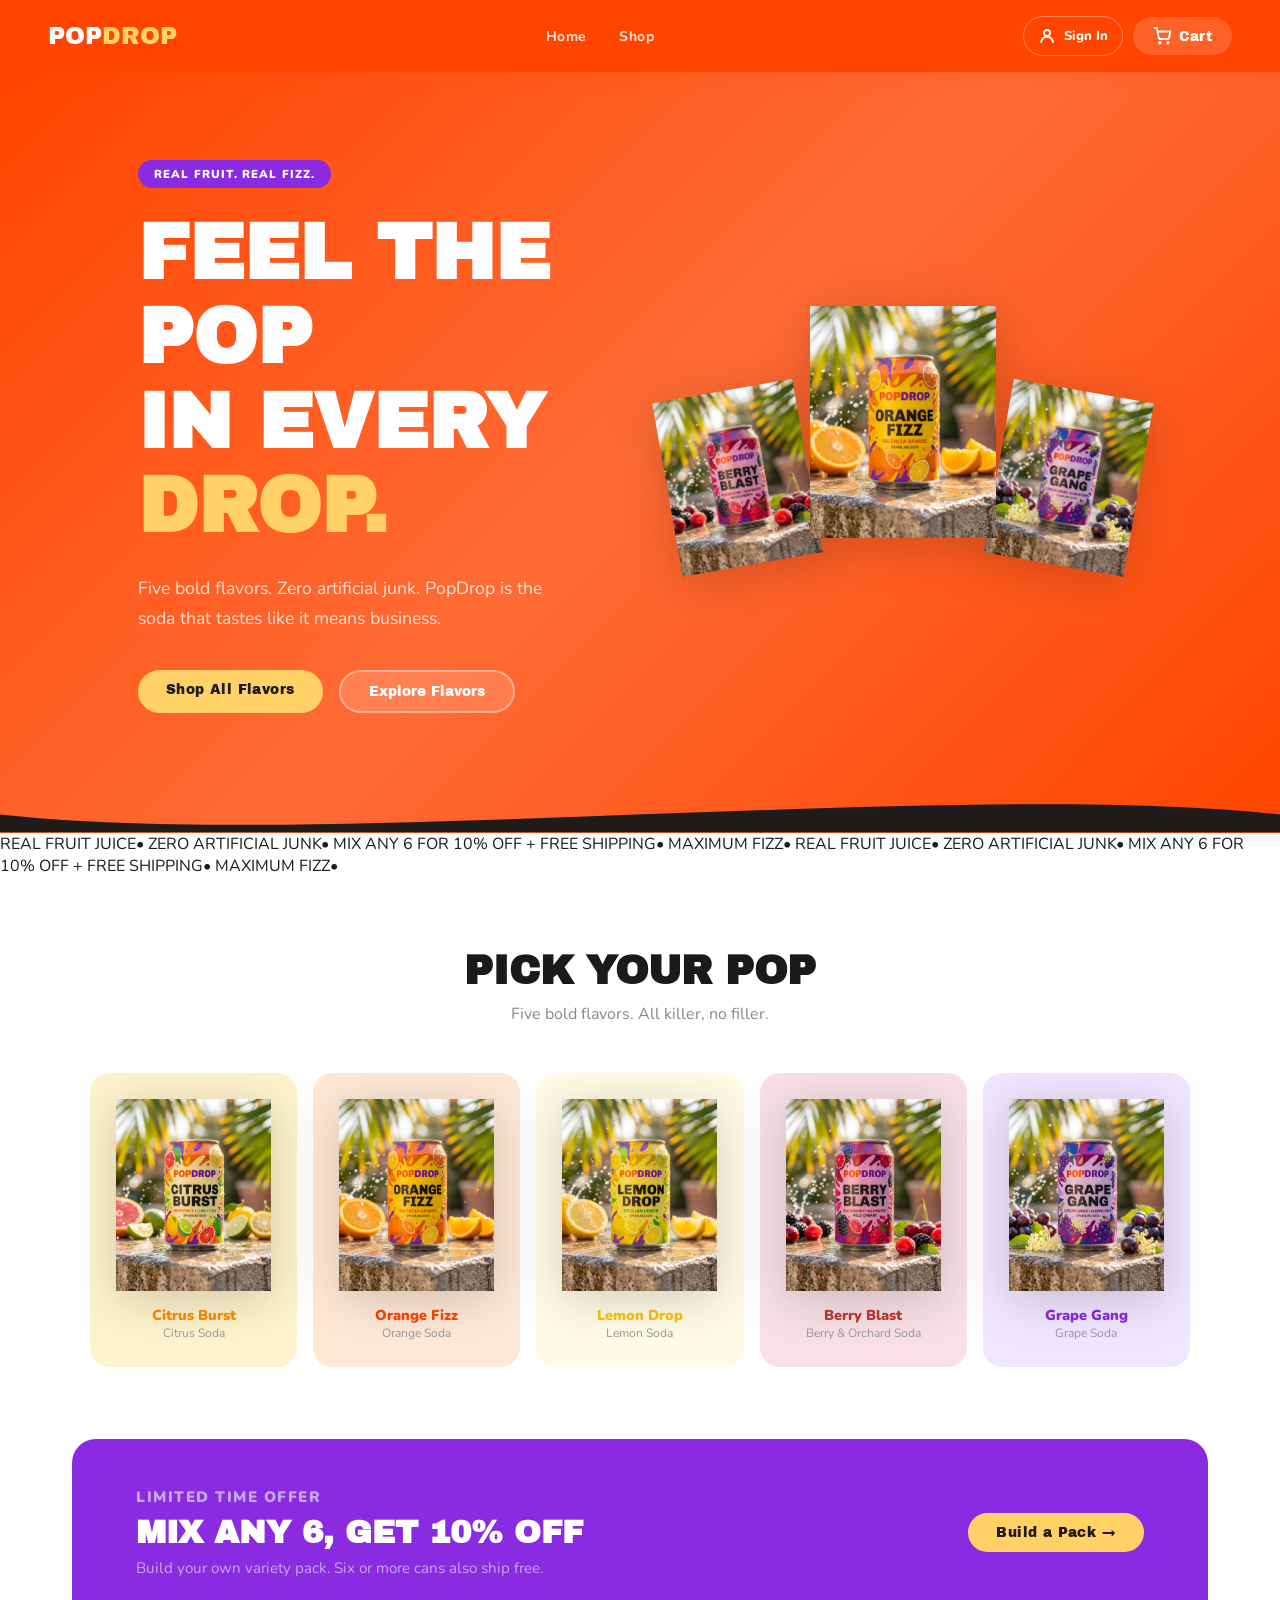
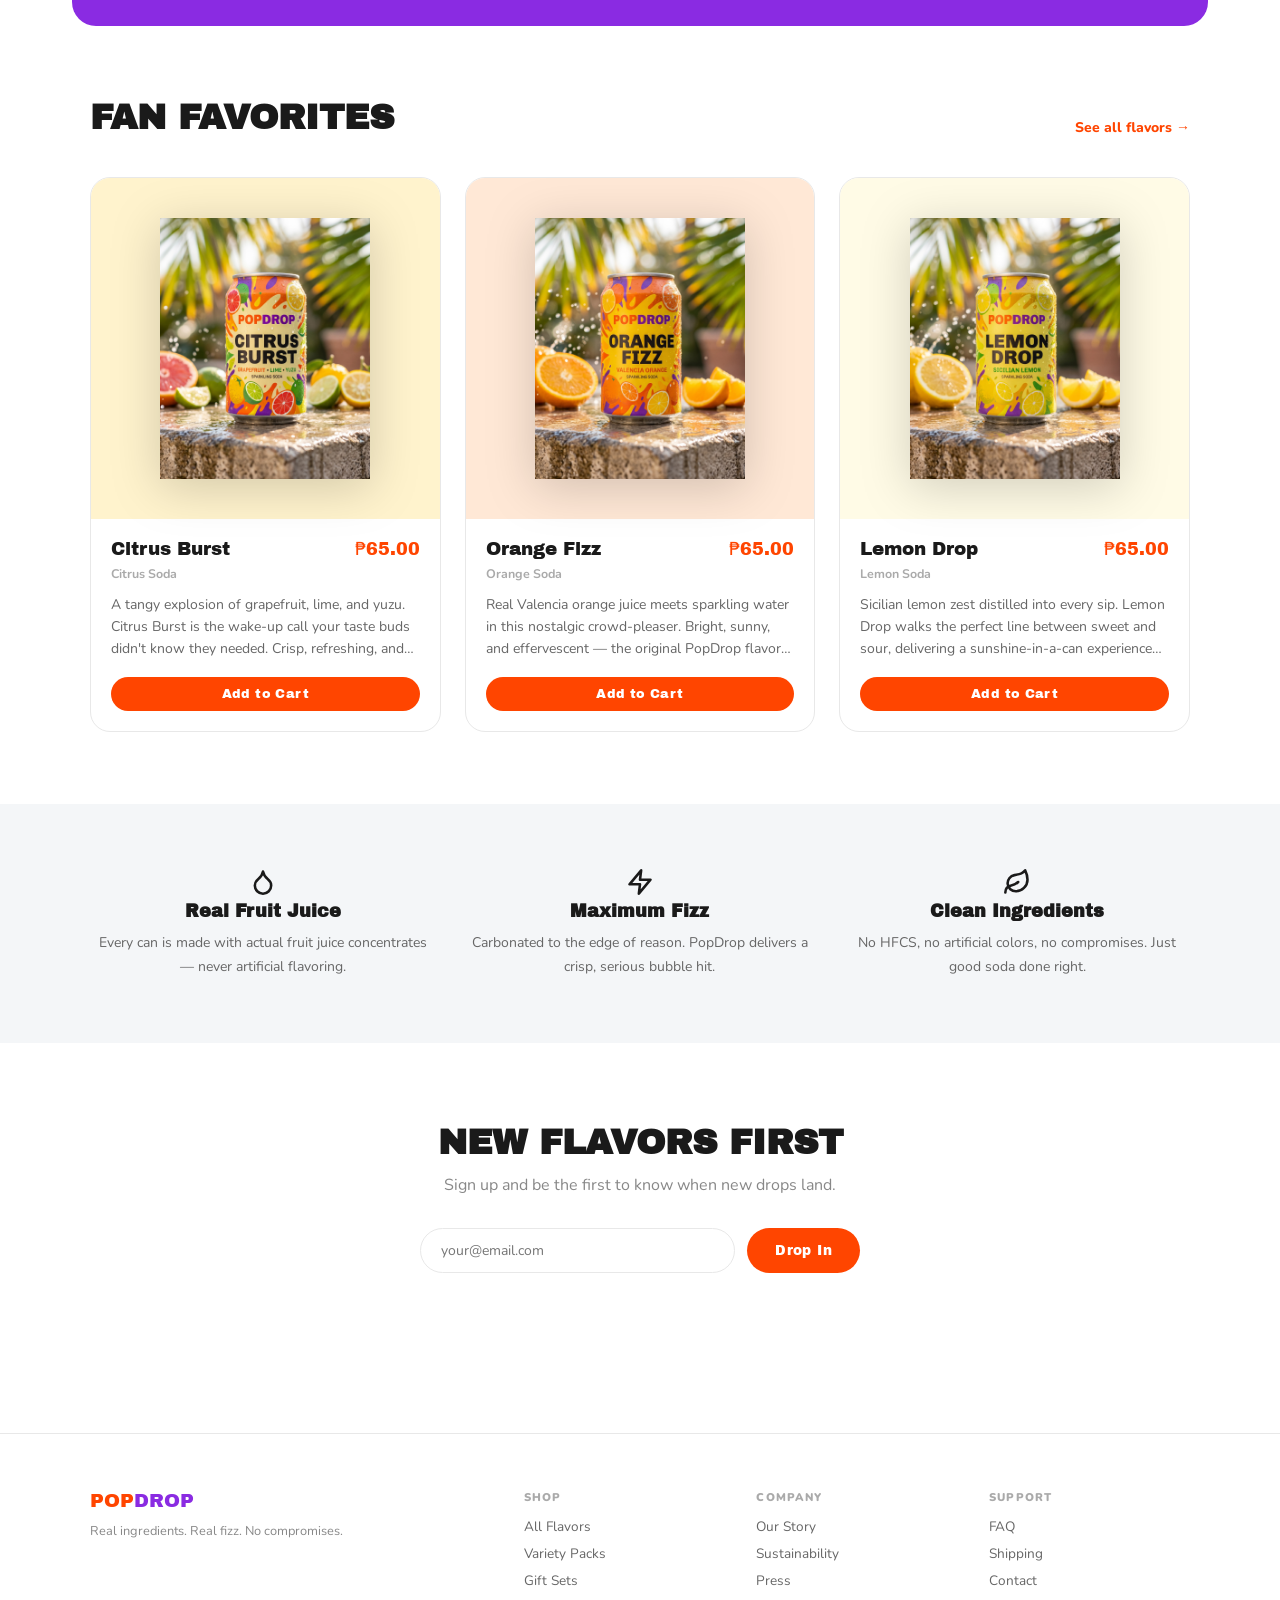
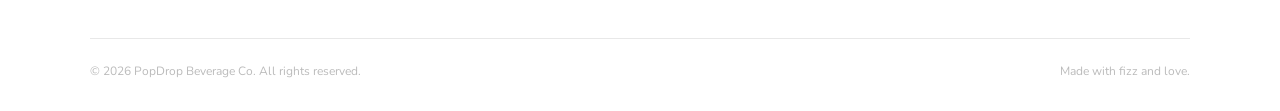
==== commit 21f32b6b: "Add files via upload" ====
--- a/index.html
+++ b/index.html
@@ -1,12 +1,3 @@
-<!--
-  PRODUCT IMAGE FILES — replace these PNGs with your own artwork, keeping the same filenames:
-  images/CitrusSoda200x200.png
-  images/OrangeSoda200x200.png
-  images/LemonSoda200x200.png
-  images/BerryOrchardSoda200x200.png
-  images/GrapeSoda200x200.png
-  Image paths are assigned to products near the top of js/data.js.
--->
 <!DOCTYPE html>
 <html lang="en">
 <head>
@@ -47,44 +38,60 @@
       <div class="hero-inner">
         <div>
           <span class="hero-eyebrow">Real fruit. Real fizz.</span>
-          <h1>FEEL THE POP<br>IN EVERY<br><span>DROP.</span></h1>
+          <h1>FEEL THE POP<br>IN EVERY <span>DROP.</span></h1>
           <p class="hero-sub">Five bold flavors. Zero artificial junk. PopDrop is the soda that tastes like it means business.</p>
           <div class="hero-btns">
-            <a href="products.html" class="btn-primary" style="background:#FFD166;color:#1A1A1A;">Shop All Flavors</a>
-            <a href="products.html" class="btn-ghost">Find Your Flavor</a>
+            <a href="products.html" class="btn-primary" style="background:#FFD166;color:#1E1B18;">Shop All Flavors</a>
+            <a href="#flavor-strip" class="btn-ghost">Explore Flavors</a>
           </div>
         </div>
         <div class="hero-cans" id="hero-cans"></div>
       </div>
-      <svg class="hero-wave" viewBox="0 0 1440 60" fill="white" preserveAspectRatio="none">
+      <svg class="hero-wave" viewBox="0 0 1440 60" fill="#1E1B18" preserveAspectRatio="none">
         <path d="M0,40 C360,80 1080,0 1440,40 L1440,60 L0,60 Z"/>
       </svg>
     </section>
 
+    <!-- MARQUEE TICKER -->
+    <div class="marquee-bar" aria-hidden="true">
+      <div class="marquee-track">
+        <span>REAL FRUIT JUICE</span><span>•</span>
+        <span>ZERO ARTIFICIAL JUNK</span><span>•</span>
+        <span>MIX ANY 6 FOR 10% OFF + FREE SHIPPING</span><span>•</span>
+        <span>MAXIMUM FIZZ</span><span>•</span>
+        <span>REAL FRUIT JUICE</span><span>•</span>
+        <span>ZERO ARTIFICIAL JUNK</span><span>•</span>
+        <span>MIX ANY 6 FOR 10% OFF + FREE SHIPPING</span><span>•</span>
+        <span>MAXIMUM FIZZ</span><span>•</span>
+      </div>
+    </div>
+
     <!-- FLAVOR STRIP -->
-    <section class="flavor-strip">
+    <section class="flavor-strip" id="flavor-strip">
       <div class="section-header">
         <h2>PICK YOUR POP</h2>
-        <p>Five flavors. All killer, no filler.</p>
+        <p>Five bold flavors. All killer, no filler.</p>
       </div>
       <div class="flavor-grid" id="flavor-grid"></div>
     </section>
 
     <!-- PROMO BANNER -->
-    <div class="promo-banner">
-      <div>
-        <p class="promo-eyebrow">Limited Time</p>
-        <h2>MIX ANY 6, GET 10% OFF</h2>
-        <p>Build your own variety pack. Six or more cans also ship free.</p>
-      </div>
-      <a href="products.html" class="btn-primary">Build a Pack →</a>
+    <div style="padding: 0 24px;">
+      <div class="promo-banner">
+        <div>
+          <p class="promo-eyebrow">Limited Time Offer</p>
+          <h2>MIX ANY 6, GET 10% OFF</h2>
+          <p>Build your own variety pack. Six or more cans also ship free.</p>
+        </div>
+        <a href="products.html" class="btn-primary" style="background:#FFD166;color:#1E1B18;">Build a Pack →</a>
+      </div>
     </div>
 
     <!-- FEATURED -->
     <section class="products-section">
       <div class="products-header">
         <h2>FAN FAVORITES</h2>
-        <a href="products.html" class="see-all">See all →</a>
+        <a href="products.html" class="see-all">See all flavors →</a>
       </div>
       <div class="products-grid" id="featured-grid"></div>
     </section>
@@ -93,17 +100,23 @@
     <section class="values">
       <div class="values-grid">
         <div>
-          <div class="value-icon">🍊</div>
+          <div class="value-icon-circle">
+            <svg width="28" height="28" viewBox="0 0 24 24" fill="none" stroke="currentColor" stroke-width="2.2" stroke-linecap="round" stroke-linejoin="round"><path d="M12 22a7 7 0 0 0 7-7c0-2-1-3.9-3-5.5s-3.5-4-4-6.5c-.5 2.5-2 4.9-4 6.5C6 11.1 5 13 5 15a7 7 0 0 0 7 7z"/></svg>
+          </div>
           <h3 class="value-title">Real Fruit Juice</h3>
-          <p class="value-body">Every can is made with actual fruit juice concentrates — not artificial flavoring.</p>
-        </div>
-        <div>
-          <div class="value-icon">⚡</div>
+          <p class="value-body">Every can is made with actual fruit juice concentrates — never artificial flavoring.</p>
+        </div>
+        <div>
+          <div class="value-icon-circle">
+            <svg width="28" height="28" viewBox="0 0 24 24" fill="none" stroke="currentColor" stroke-width="2.2" stroke-linecap="round" stroke-linejoin="round"><polygon points="13 2 3 14 12 14 11 22 21 10 12 10 13 2"/></svg>
+          </div>
           <h3 class="value-title">Maximum Fizz</h3>
-          <p class="value-body">Carbonated to the edge of reason. PopDrop delivers a serious bubble experience.</p>
-        </div>
-        <div>
-          <div class="value-icon">🌱</div>
+          <p class="value-body">Carbonated to the edge of reason. PopDrop delivers a crisp, serious bubble hit.</p>
+        </div>
+        <div>
+          <div class="value-icon-circle">
+            <svg width="28" height="28" viewBox="0 0 24 24" fill="none" stroke="currentColor" stroke-width="2.2" stroke-linecap="round" stroke-linejoin="round"><path d="M11 20A7 7 0 0 1 9.8 6.1C15.5 5 17 4.48 19 2c1 2 2 4.18 2 8 0 5.5-4.78 10-10 10Z"/><path d="M2 21c0-3 1.85-5.36 5.08-6C9.5 14.52 12 13 13 12"/></svg>
+          </div>
           <h3 class="value-title">Clean Ingredients</h3>
           <p class="value-body">No HFCS, no artificial colors, no compromises. Just good soda done right.</p>
         </div>
@@ -114,7 +127,7 @@
     <section class="newsletter">
       <h2>NEW FLAVORS FIRST</h2>
       <p>Sign up and be the first to know when new drops land.</p>
-      <form class="newsletter-form" onsubmit="event.preventDefault(); this.innerHTML='<p style=\'color:var(--orange);font-weight:800;\'>You\'re in! 🎉</p>'">
+      <form class="newsletter-form" onsubmit="event.preventDefault(); this.innerHTML='<p style=\'color:var(--orange);font-weight:800;\'>You\'re in! Keep an eye on your inbox.</p>'">
         <input type="email" placeholder="your@email.com" required />
         <button type="submit" class="btn-primary">Drop In</button>
       </form>
@@ -158,17 +171,20 @@
   <script src="js/cart.js"></script>
   <script src="js/auth.js"></script>
   <script>
-    // Hero cans
+    // Hero cans: Berry Blast (left), Orange Fizz (middle), Grape Gang (right)
     const heroCans = document.getElementById("hero-cans");
-    const heroProducts = PRODUCTS.slice(0, 3);
+    const heroProducts = ["Berry Blast", "Orange Fizz", "Grape Gang"]
+      .map(name => PRODUCTS.find(p => p.name === name))
+      .filter(Boolean);
+
     heroProducts.forEach((p, i) => {
-      const offsets = [6, 0, -6];
-      const yOffsets = [0, -20, 0];
-      const sizes = [170, 220, 170];
+      const rotations = [-10, 0, 10];
+      const yOffsets = [14, -14, 14];
+      const sizes = [220, 290, 220];
       const div = document.createElement("div");
       div.className = "hero-can-wrap";
-      div.style.transform = `rotate(${offsets[i]}deg) translateY(${yOffsets[i]}px)`;
-      div.style.zIndex = i === 1 ? 10 : 1;
+      div.style.transform = `rotate(${rotations[i]}deg) translateY(${yOffsets[i]}px)`;
+      div.style.zIndex = i === 1 ? 10 : 2;
       div.innerHTML = makeProductImage(p, sizes[i]);
       heroCans.appendChild(div);
     });
@@ -178,7 +194,7 @@
     PRODUCTS.forEach(p => {
       flavorGrid.innerHTML += `
         <a href="product.html?id=${p.id}" class="flavor-card" style="background:${p.highlight}">
-          <div class="can-wrap">${makeProductImage(p, 120)}</div>
+          <div class="can-wrap">${makeProductImage(p, 155)}</div>
           <div>
             <p class="flavor-name" style="color:${p.canColor}">${p.name}</p>
             <p class="flavor-sub">${p.flavor}</p>
@@ -186,15 +202,13 @@
         </a>`;
     });
 
-    // Featured products
+    // Featured products (Clean single-button card)
     const featuredGrid = document.getElementById("featured-grid");
     PRODUCTS.slice(0, 3).forEach(p => {
       featuredGrid.innerHTML += `
         <div class="product-card">
-          <a href="product.html?id=${p.id}">
-            <div class="product-card-img" style="background:${p.highlight}">
-              <div class="can-wrap">${makeProductImage(p, 160)}</div>
-            </div>
+          <a href="product.html?id=${p.id}" class="product-card-img" style="background:${p.highlight}">
+            <div class="can-wrap">${makeProductImage(p, 210)}</div>
           </a>
           <div class="product-card-body">
             <div class="product-card-top">
@@ -204,12 +218,11 @@
             <p class="product-card-flavor">${p.flavor}</p>
             <p class="product-card-desc">${p.description}</p>
             <div class="product-card-actions">
-              <a href="product.html?id=${p.id}" class="btn-outline">View Details</a>
-              <button class="btn-primary" onclick="Cart.add(${p.id}); this.textContent='Added ✓'; this.style.background='#22c55e'; setTimeout(()=>{this.textContent='Add to Cart';this.style.background='';},1800)">Add to Cart</button>
+              <button class="btn-primary" onclick="Cart.add(${p.id}); this.textContent='Added ✓'; this.classList.add('btn-success'); setTimeout(()=>{this.textContent='Add to Cart';this.classList.remove('btn-success');},1600)">Add to Cart</button>
             </div>
           </div>
         </div>`;
     });
   </script>
 </body>
-</html>
+</html>
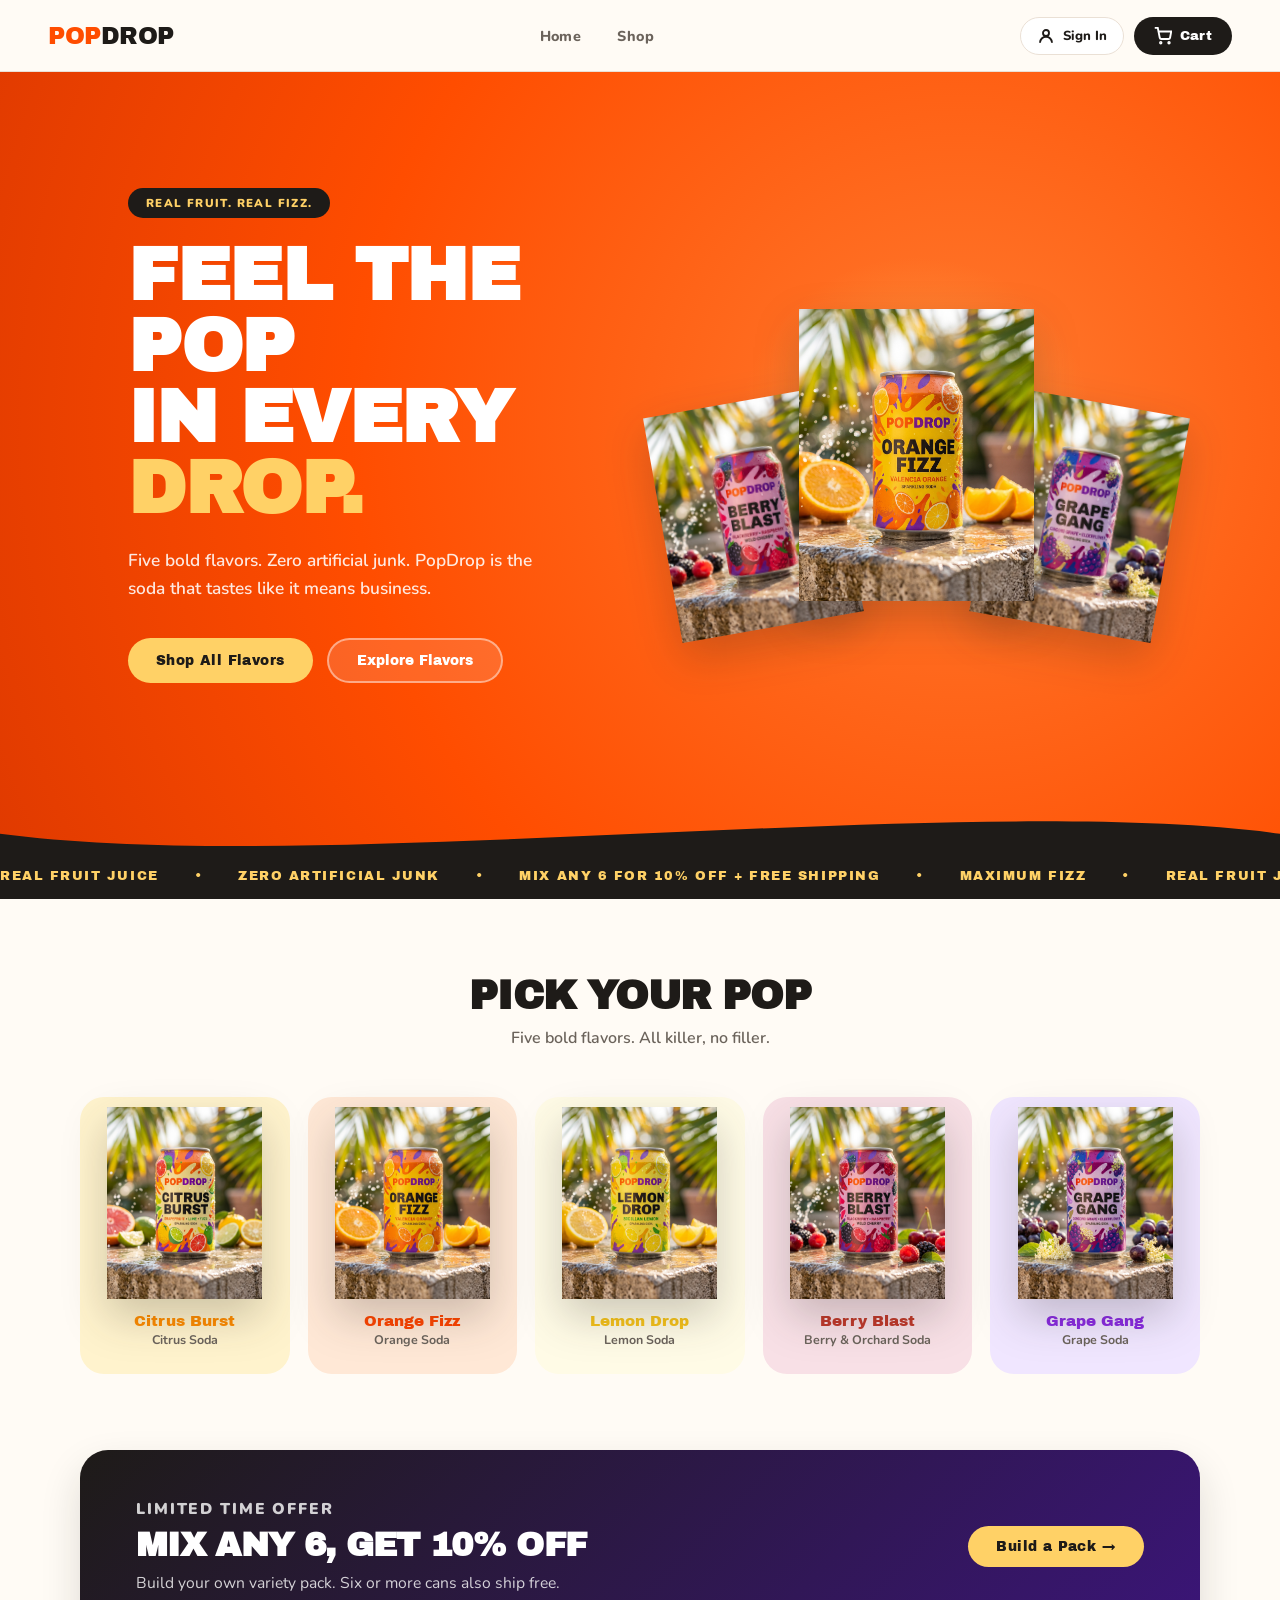
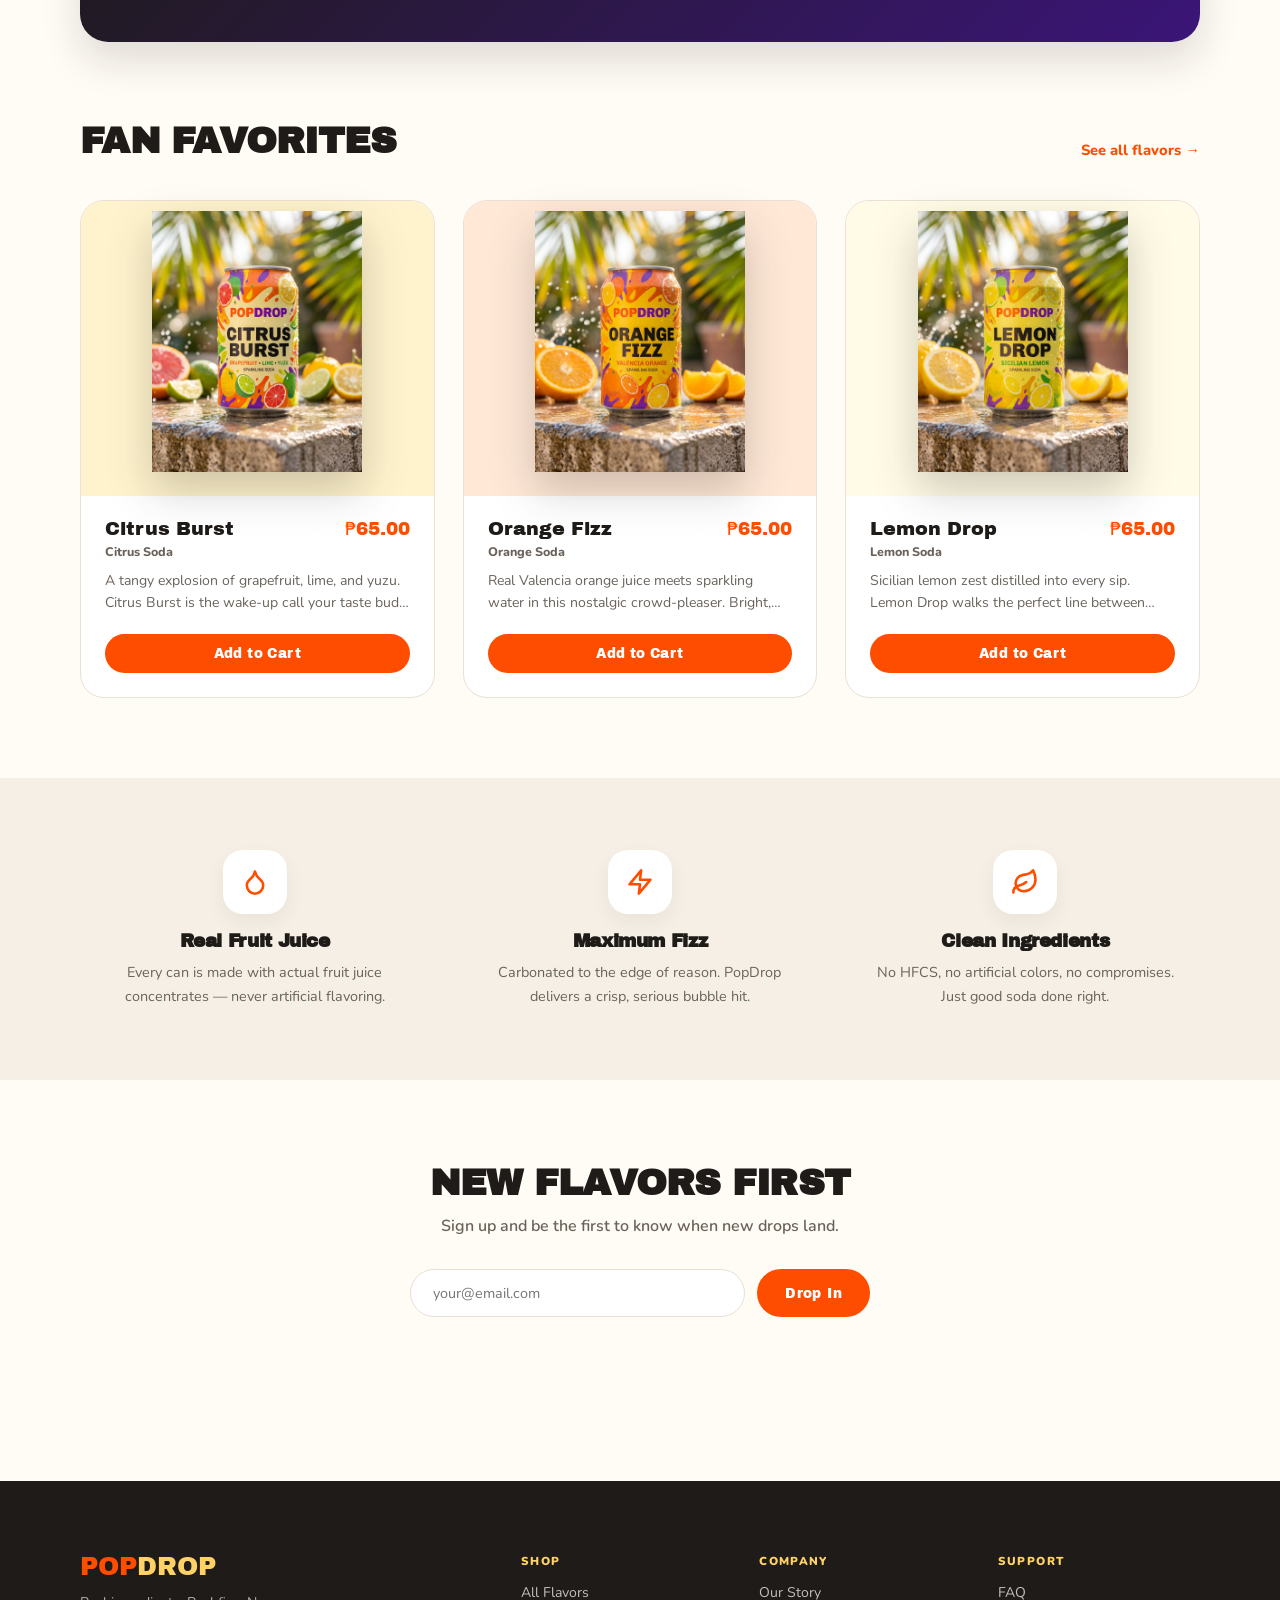
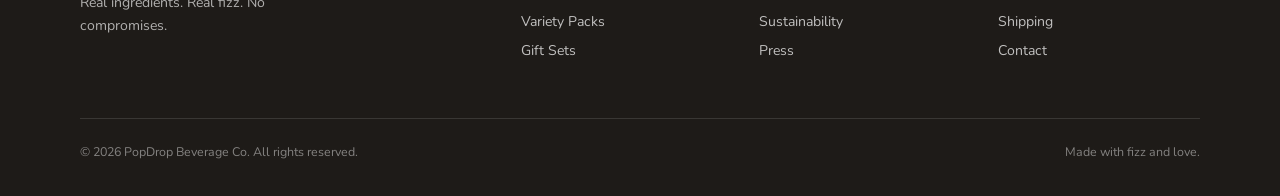
==== commit a537e5ab: "Update index.html" ====
--- a/index.html
+++ b/index.html
@@ -180,7 +180,7 @@
     heroProducts.forEach((p, i) => {
       const rotations = [-10, 0, 10];
       const yOffsets = [14, -14, 14];
-      const sizes = [220, 290, 220];
+      const sizes = [250, 320, 250];
       const div = document.createElement("div");
       div.className = "hero-can-wrap";
       div.style.transform = `rotate(${rotations[i]}deg) translateY(${yOffsets[i]}px)`;
@@ -225,4 +225,4 @@
     });
   </script>
 </body>
-</html>+</html>
--- a/css/style.css
+++ b/css/style.css
@@ -1,12 +1,12 @@
-@import url('https://fonts.googleapis.com/css2?family=Archivo+Black&family=Nunito:wght@400;500;600;700;800&display=swap');
+@import url('https://fonts.googleapis.com/css2?family=Archivo+Black&family=Nunito:wght@400;500;600;700;800;900&display=swap');
 
 /* ── Reset & Base ─────────────────────────────── */
 *, *::before, *::after { box-sizing: border-box; margin: 0; padding: 0; }
 html { scroll-behavior: smooth; }
 body {
   font-family: 'Nunito', sans-serif;
-  color: #1A1A1A;
-  background: #fff;
+  color: var(--text);
+  background: var(--cream);
   min-height: 100vh;
   display: flex;
   flex-direction: column;
@@ -16,423 +16,560 @@
 img { display: block; max-width: 100%; }
 button { cursor: pointer; font-family: inherit; border: none; background: none; }
 
-h1, h2, h3 { font-family: 'Archivo Black', sans-serif; line-height: 1.1; }
+h1, h2, h3 { font-family: 'Archivo Black', sans-serif; line-height: 1.05; letter-spacing: -0.02em; }
 
 /* ── CSS Variables ────────────────────────────── */
 :root {
-  --orange: #FF4500;
-  --orange-dark: #d93a00;
-  --purple: #8A2BE2;
-  --purple-dark: #6a1ab2;
-  --gray-bg: #F4F6F8;
-  --text: #1A1A1A;
-  --border: #e8e8e8;
+  --orange: #FF4D00;
+  --orange-dark: #D93A00;
+  --purple: #3B1578;
+  --purple-light: #5B21B6;
+  --yellow: #FFD166;
+  --cream: #FFFBF5;
+  --gray-bg: #F5EFE6;
+  --text: #1E1B18;
+  --muted: #6B635B;
+  --border: #EAE0D5;
 }
 
 /* ── Utilities ────────────────────────────────── */
-.container { max-width: 1100px; margin: 0 auto; padding: 0 24px; }
+.container { max-width: 1120px; margin: 0 auto; padding: 0 24px; }
+
 .btn-primary {
-  display: inline-block;
+  display: inline-flex;
+  align-items: center;
+  justify-content: center;
+  gap: 8px;
   background: var(--orange);
   color: #fff;
   font-family: 'Archivo Black', sans-serif;
   font-size: 0.85rem;
-  padding: 12px 28px;
+  padding: 13px 28px;
+  border-radius: 100px;
+  border: none;
+  cursor: pointer;
+  transition: transform .15s, background .15s, box-shadow .15s;
+  letter-spacing: .03em;
+}
+.btn-primary:hover { background: var(--orange-dark); transform: translateY(-2px); box-shadow: 0 8px 20px rgba(255,77,0,.25); }
+.btn-primary:active { transform: scale(.97); }
+
+.btn-outline {
+  display: inline-flex;
+  align-items: center;
+  justify-content: center;
+  background: transparent;
+  color: var(--text);
+  font-family: 'Archivo Black', sans-serif;
+  font-size: 0.85rem;
+  padding: 11px 26px;
+  border-radius: 100px;
+  border: 2px solid var(--text);
+  cursor: pointer;
+  transition: background .15s, color .15s;
+}
+.btn-outline:hover { background: var(--text); color: #fff; }
+
+.btn-ghost {
+  display: inline-flex;
+  align-items: center;
+  justify-content: center;
+  background: rgba(255,255,255,.14);
+  color: #fff;
+  font-family: 'Archivo Black', sans-serif;
+  font-size: 0.85rem;
+  padding: 13px 28px;
+  border-radius: 100px;
+  border: 2px solid rgba(255,255,255,.45);
+  cursor: pointer;
+  transition: background .15s, transform .15s;
+}
+.btn-ghost:hover { background: rgba(255,255,255,.26); transform: translateY(-2px); }
+
+.btn-purple {
+  display: inline-flex;
+  align-items: center;
+  justify-content: center;
+  background: var(--text);
+  color: #fff;
+  font-family: 'Archivo Black', sans-serif;
+  font-size: 0.85rem;
+  padding: 13px 28px;
   border-radius: 100px;
   border: none;
   cursor: pointer;
   transition: opacity .15s, transform .15s;
-  letter-spacing: .03em;
-}
-.btn-primary:hover { opacity: .88; }
-.btn-primary:active { transform: scale(.97); }
-.btn-outline {
-  display: inline-block;
-  background: transparent;
-  color: var(--orange);
-  font-family: 'Archivo Black', sans-serif;
-  font-size: 0.85rem;
-  padding: 10px 26px;
-  border-radius: 100px;
-  border: 2px solid var(--orange);
-  cursor: pointer;
-  transition: background .15s, color .15s;
-}
-.btn-outline:hover { background: var(--orange); color: #fff; }
-.btn-ghost {
-  display: inline-block;
-  background: rgba(255,255,255,.15);
-  color: #fff;
-  font-family: 'Archivo Black', sans-serif;
-  font-size: 0.85rem;
-  padding: 12px 28px;
-  border-radius: 100px;
-  border: 2px solid rgba(255,255,255,.4);
-  cursor: pointer;
-  transition: background .15s;
-}
-.btn-ghost:hover { background: rgba(255,255,255,.25); }
-.pill {
-  display: inline-block;
-  padding: 6px 16px;
-  border-radius: 100px;
-  font-size: 0.75rem;
-  font-weight: 800;
-  letter-spacing: .06em;
-  text-transform: uppercase;
-}
-
-/* ── Navbar ───────────────────────────────────── */
+  text-align: center;
+}
+.btn-purple:hover { opacity: .88; transform: translateY(-2px); }
+.btn-success { background: #16A34A !important; }
+
+/* ── Navbar (Frosted Cream) ───────────────────── */
 .nav {
   position: sticky;
   top: 0;
   z-index: 100;
-  background: var(--orange);
+  height: 72px;
+  background: rgba(255, 251, 245, 0.9);
+  backdrop-filter: blur(14px);
+  -webkit-backdrop-filter: blur(14px);
+  border-bottom: 1px solid var(--border);
   display: flex;
   align-items: center;
   justify-content: space-between;
-  padding: 16px 48px;
-  box-shadow: 0 2px 16px rgba(255,69,0,.2);
+  padding: 0 48px;
 }
 .nav-logo {
   font-family: 'Archivo Black', sans-serif;
   font-size: 1.5rem;
-  color: #fff;
-}
-.nav-logo span { color: #FFD166; }
-.nav-links { display: flex; gap: 32px; }
+  color: var(--orange);
+  letter-spacing: -0.02em;
+}
+.nav-logo span { color: var(--text); }
+.nav-links { display: flex; gap: 36px; }
 .nav-links a {
-  color: rgba(255,255,255,.85);
-  font-weight: 700;
-  font-size: 0.875rem;
-  letter-spacing: .04em;
+  color: var(--muted);
+  font-weight: 800;
+  font-size: 0.9rem;
+  letter-spacing: .03em;
   transition: color .15s;
 }
-.nav-links a:hover { color: #fff; }
+.nav-links a:hover { color: var(--orange); }
 .nav-actions { display: flex; align-items: center; gap: 10px; }
 .nav-account {
   display: flex;
   align-items: center;
   gap: 8px;
-  color: #fff;
+  color: var(--text);
   font-weight: 800;
   font-size: 0.82rem;
-  padding: 10px 14px;
-  border-radius: 100px;
-  border: 1px solid rgba(255,255,255,.35);
-  transition: background .15s;
-}
-.nav-account:hover, .nav-account[aria-current="page"] { background: rgba(255,255,255,.16); }
+  padding: 9px 16px;
+  border-radius: 100px;
+  border: 1.5px solid var(--border);
+  background: #fff;
+  transition: border-color .15s, background .15s;
+}
+.nav-account:hover, .nav-account[aria-current="page"] { border-color: var(--text); background: var(--gray-bg); }
 .nav-cart {
   position: relative;
   display: flex;
   align-items: center;
   gap: 8px;
-  background: rgba(255,255,255,.15);
+  background: var(--text);
   color: #fff;
   font-family: 'Archivo Black', sans-serif;
-  font-size: 0.85rem;
+  font-size: 0.82rem;
   padding: 10px 20px;
   border-radius: 100px;
-  border: none;
-  cursor: pointer;
-  transition: background .15s;
+  transition: background .15s, transform .15s;
   text-decoration: none;
 }
-.nav-cart:hover { background: rgba(255,255,255,.25); }
+.nav-cart:hover { background: var(--orange); transform: translateY(-1px); }
 .cart-badge {
   display: none;
   align-items: center;
   justify-content: center;
   position: absolute;
-  top: -8px;
-  right: -8px;
-  width: 20px;
-  height: 20px;
-  background: var(--purple);
+  top: -6px;
+  right: -6px;
+  min-width: 22px;
+  height: 22px;
+  padding: 0 5px;
+  background: var(--orange);
   color: #fff;
+  border: 2px solid var(--cream);
   border-radius: 50%;
-  font-size: 0.7rem;
+  font-family: 'Nunito', sans-serif;
+  font-size: 0.72rem;
   font-weight: 900;
 }
 
-/* ── Footer ───────────────────────────────────── */
-.footer {
-  padding: 56px 48px 32px;
-  border-top: 1px solid var(--border);
-  margin-top: 80px;
-}
-.footer-grid {
-  max-width: 1100px;
-  margin: 0 auto;
-  display: grid;
-  grid-template-columns: 2fr 1fr 1fr 1fr;
-  gap: 32px;
-  margin-bottom: 40px;
-}
-.footer-logo { font-family: 'Archivo Black', sans-serif; font-size: 1.2rem; color: var(--orange); }
-.footer-logo span { color: var(--purple); }
-.footer-tagline { font-size: 0.8rem; color: #888; margin-top: 10px; line-height: 1.6; }
-.footer-col-title {
-  font-size: 0.7rem;
-  font-weight: 900;
-  letter-spacing: .1em;
-  text-transform: uppercase;
-  color: #aaa;
-  margin-bottom: 12px;
-}
-.footer-col a {
-  display: block;
-  font-size: 0.85rem;
-  color: #666;
-  margin-bottom: 8px;
-  transition: color .15s;
-}
-.footer-col a:hover { color: var(--orange); }
-.footer-bottom {
-  max-width: 1100px;
-  margin: 0 auto;
-  display: flex;
-  justify-content: space-between;
-  align-items: center;
-  padding-top: 24px;
-  border-top: 1px solid var(--border);
-  font-size: 0.75rem;
-  color: #bbb;
-}
-
-/* ── Hero ─────────────────────────────────────── */
+/* ── Hero (Full Viewport Height) ──────────────── */
 .hero {
-  background: linear-gradient(135deg, #FF4500 0%, #FF6B35 50%, #FF4500 100%);
+  background: radial-gradient(circle at 75% 45%, #FF7A2F 0%, #FF4D00 58%, #E03A00 100%);
   position: relative;
   overflow: hidden;
+  min-height: calc(100vh - 118px);
+  min-height: calc(100dvh - 118px);
+  display: flex;
+  align-items: center;
 }
 .hero-inner {
-  max-width: 1100px;
+  width: 100%;
+  max-width: 1120px;
   margin: 0 auto;
-  padding: 88px 48px 120px;
+  padding: 40px 48px 96px;
   display: grid;
-  grid-template-columns: 1fr 1fr;
-  gap: 48px;
+  grid-template-columns: 1.05fr 0.95fr;
+  gap: 32px;
   align-items: center;
 }
 .hero-eyebrow {
-  background: var(--purple);
-  color: #fff;
-  padding: 6px 16px;
+  background: var(--text);
+  color: var(--yellow);
+  padding: 7px 18px;
   border-radius: 100px;
   font-size: 0.72rem;
   font-weight: 900;
-  letter-spacing: .1em;
+  letter-spacing: .12em;
   text-transform: uppercase;
   display: inline-block;
-  margin-bottom: 24px;
-}
-.hero h1 { font-size: clamp(3rem, 6vw, 5.5rem); color: #fff; margin-bottom: 24px; }
-.hero h1 span { color: #FFD166; }
-.hero-sub { color: rgba(255,255,255,.8); font-size: 1.1rem; line-height: 1.7; margin-bottom: 36px; max-width: 440px; }
-.hero-btns { display: flex; gap: 16px; flex-wrap: wrap; }
+  margin-bottom: 22px;
+}
+.hero h1 {
+  font-size: clamp(3.1rem, 5.8vw, 5.2rem);
+  color: #fff;
+  line-height: 0.96;
+  margin-bottom: 22px;
+}
+.hero h1 span { color: var(--yellow); }
+.hero-sub {
+  color: rgba(255,255,255,.88);
+  font-size: 1.08rem;
+  line-height: 1.65;
+  margin-bottom: 34px;
+  max-width: 430px;
+  font-weight: 600;
+}
+.hero-btns { display: flex; gap: 14px; flex-wrap: wrap; }
 .hero-cans {
   display: flex;
   align-items: flex-end;
   justify-content: center;
-  gap: 4px;
   position: relative;
-}
-.hero-can-wrap { transition: transform .3s; }
-.hero-can-wrap:hover { transform: translateY(-12px) !important; }
+  min-height: 360px;
+}
+.hero-cans::before {
+  content: "";
+  position: absolute;
+  width: 360px;
+  height: 360px;
+  background: radial-gradient(circle, rgba(255,209,102,0.38) 0%, rgba(255,209,102,0) 70%);
+  border-radius: 50%;
+  top: 50%;
+  left: 50%;
+  transform: translate(-50%, -50%);
+  pointer-events: none;
+}
+.hero-can-wrap {
+  position: relative;
+  margin: 0 -22px;
+  transition: transform .35s cubic-bezier(.22,1,.36,1);
+}
+.hero-can-wrap:hover { transform: translateY(-16px) scale(1.06) !important; z-index: 20 !important; }
 .hero-wave {
   position: absolute;
-  bottom: 0;
+  bottom: -1px;
   left: 0;
   width: 100%;
-}
-
-/* ── Flavor Strip ─────────────────────────────── */
-.flavor-strip { padding: 72px 48px; }
-.section-header { text-align: center; margin-bottom: 48px; }
-.section-header h2 { font-size: 2.5rem; margin-bottom: 10px; }
-.section-header p { color: #888; font-size: 1rem; }
-.flavor-grid {
-  max-width: 1100px;
-  margin: 0 auto;
-  display: grid;
-  grid-template-columns: repeat(5, 1fr);
-  gap: 16px;
-}
-.flavor-card {
-  display: flex;
-  flex-direction: column;
-  align-items: center;
-  gap: 14px;
-  padding: 24px 16px;
-  border-radius: 20px;
-  border: 2px solid transparent;
-  transition: border-color .2s, box-shadow .2s, transform .2s;
-  text-decoration: none;
-  color: inherit;
-}
-.flavor-card:hover { border-color: var(--border); box-shadow: 0 8px 32px rgba(0,0,0,.08); }
-.flavor-card:hover .can-wrap { transform: translateY(-10px); }
-.can-wrap { transition: transform .3s; }
+  height: 64px;
+}
+
+/* ── Marquee Ticker (Flush at Bottom of Fold) ─── */
+.marquee-bar {
+  height: 46px;
+  margin-top: -1px;
+  background: var(--text);
+  color: var(--yellow);
+  overflow: hidden;
+  white-space: nowrap;
+  display: flex;
+  align-items: center;
+}
+.marquee-track {
+  display: inline-flex;
+  gap: 36px;
+  font-family: 'Archivo Black', sans-serif;
+  font-size: 0.8rem;
+  letter-spacing: .12em;
+  text-transform: uppercase;
+  animation: marquee 24s linear infinite;
+}
+@keyframes marquee {
+  0% { transform: translateX(0); }
+  100% { transform: translateX(-50%); }
+}
+
+/* ── Transparent Can Image Styling ────────────── */
 .product-image {
   display: block;
   object-fit: contain;
   max-width: 100%;
   height: auto;
-  filter: drop-shadow(0 8px 24px rgba(0,0,0,.18));
-}
-.flavor-name { font-weight: 900; font-size: 0.9rem; text-align: center; }
-.flavor-sub { font-size: 0.75rem; color: #999; text-align: center; }
+  filter: drop-shadow(0 18px 22px rgba(30, 27, 24, 0.22));
+  transition: transform .35s cubic-bezier(.22,1,.36,1), filter .35s;
+}
+.can-wrap {
+  display: flex;
+  justify-content: center;
+  align-items: center;
+  transition: transform .35s cubic-bezier(.22,1,.36,1);
+}
+
+/* ── Flavor Strip ─────────────────────────────── */
+.flavor-strip { padding: 76px 48px 64px; }
+.section-header { text-align: center; margin-bottom: 48px; }
+.section-header h2 { font-size: 2.5rem; margin-bottom: 10px; }
+.section-header p { color: var(--muted); font-size: 1rem; font-weight: 600; }
+.flavor-grid {
+  max-width: 1120px;
+  margin: 0 auto;
+  display: grid;
+  grid-template-columns: repeat(5, 1fr);
+  gap: 18px;
+}
+.flavor-card {
+  display: flex;
+  flex-direction: column;
+  align-items: center;
+  gap: 14px;
+  padding: 20px 14px 24px;
+  border-radius: 24px;
+  border: 2px solid transparent;
+  transition: border-color .2s, box-shadow .25s, transform .25s;
+  text-decoration: none;
+  color: inherit;
+  overflow: visible;
+}
+.flavor-card .can-wrap { margin-top: -12px; }
+.flavor-card:hover {
+  border-color: var(--border);
+  box-shadow: 0 14px 36px rgba(30,27,24,.08);
+  transform: translateY(-4px);
+}
+.flavor-card:hover .can-wrap { transform: translateY(-10px) scale(1.08) rotate(-3deg); }
+.flavor-name { font-family: 'Archivo Black', sans-serif; font-size: 0.95rem; text-align: center; }
+.flavor-sub { font-size: 0.78rem; color: var(--muted); font-weight: 700; text-align: center; margin-top: 2px; }
 
 /* ── Promo Banner ─────────────────────────────── */
 .promo-banner {
-  margin: 0 48px;
-  border-radius: 24px;
-  padding: 48px 64px;
-  background: var(--purple);
+  max-width: 1120px;
+  margin: 12px auto 0;
+  border-radius: 28px;
+  padding: 48px 56px;
+  background: linear-gradient(135deg, var(--text) 0%, var(--purple) 100%);
   display: flex;
   align-items: center;
   justify-content: space-between;
   gap: 24px;
   flex-wrap: wrap;
-}
-.promo-eyebrow { font-size: 0.72rem; font-weight: 900; color: #c4a8f0; letter-spacing: .1em; text-transform: uppercase; margin-bottom: 8px; }
-.promo-banner h2 { font-size: 2rem; color: #fff; margin-bottom: 8px; }
-.promo-banner p { color: #c4a8f0; font-size: 0.95rem; }
-
-/* ── Product Cards ────────────────────────────── */
-.products-section { padding: 72px 48px; }
+  box-shadow: 0 18px 40px rgba(30,27,24,.14);
+}
+.promo-eyebrow {
+  font-size: 0.72rem;
+  font-weight: 900;
+  color: var(--yellow);
+  letter-spacing: .12em;
+  text-transform: uppercase;
+  margin-bottom: 8px;
+}
+.promo-banner h2 { font-size: 2.1rem; color: #fff; margin-bottom: 8px; }
+.promo-banner p { color: rgba(255,255,255,.8); font-size: 0.98rem; }
+
+/* ── Product Cards (Pop-Out Transparent Cans) ─── */
+.products-section { padding: 80px 48px; }
 .products-header {
-  max-width: 1100px;
+  max-width: 1120px;
   margin: 0 auto 40px;
   display: flex;
   align-items: flex-end;
   justify-content: space-between;
 }
-.products-header h2 { font-size: 2.2rem; }
-.see-all { font-weight: 800; font-size: 0.875rem; color: var(--orange); }
+.products-header h2 { font-size: 2.3rem; }
+.see-all { font-weight: 800; font-size: 0.92rem; color: var(--orange); }
 .see-all:hover { text-decoration: underline; }
-.products-grid {
-  max-width: 1100px;
+
+.products-grid, .all-products-grid {
+  max-width: 1120px;
   margin: 0 auto;
   display: grid;
   grid-template-columns: repeat(3, 1fr);
-  gap: 24px;
-}
+  gap: 28px;
+}
+.all-products-grid { margin: 48px auto 80px; padding: 0 48px; }
+
 .product-card {
-  border-radius: 20px;
+  background: #fff;
+  border-radius: 24px;
+  border: 1px solid var(--border);
+  transition: box-shadow .25s, transform .25s;
+  display: flex;
+  flex-direction: column;
+  overflow: visible;
+}
+.product-card:hover {
+  box-shadow: 0 18px 44px rgba(30,27,24,.09);
+  transform: translateY(-4px);
+}
+.product-card-img {
+  display: flex;
+  justify-content: center;
+  align-items: center;
+  padding: 28px 20px 24px;
+  border-radius: 23px 23px 0 0;
+  position: relative;
+  min-height: 250px;
+}
+.product-card-img .can-wrap { margin-top: -18px; }
+.product-card:hover .product-card-img .can-wrap {
+  transform: translateY(-10px) scale(1.08) rotate(-3deg);
+}
+.product-card-body { padding: 22px 24px 24px; flex: 1; display: flex; flex-direction: column; }
+.product-card-top { display: flex; justify-content: space-between; align-items: baseline; gap: 12px; margin-bottom: 4px; }
+.product-card-name { font-family: 'Archivo Black', sans-serif; font-size: 1.2rem; color: var(--text); transition: color .15s; }
+.product-card-name:hover { color: var(--orange); }
+.product-card-price { font-family: 'Archivo Black', sans-serif; font-size: 1.15rem; color: var(--orange); }
+.product-card-flavor, .product-meta { font-size: 0.78rem; color: var(--muted); font-weight: 800; margin-bottom: 10px; }
+.product-card-desc {
+  font-size: 0.88rem;
+  color: var(--muted);
+  line-height: 1.55;
+  flex: 1;
+  margin-bottom: 20px;
+  display: -webkit-box;
+  -webkit-line-clamp: 2;
+  -webkit-box-orient: vertical;
   overflow: hidden;
-  border: 1px solid var(--border);
-  transition: box-shadow .2s;
-  display: flex;
-  flex-direction: column;
-}
-.product-card:hover { box-shadow: 0 12px 40px rgba(0,0,0,.1); }
-.product-card-img {
-  display: flex;
-  justify-content: center;
-  padding: 40px 24px;
-  position: relative;
-}
-.product-card-img .can-wrap { transition: transform .3s; }
-.product-card:hover .can-wrap { transform: translateY(-12px); }
-.product-card-body { padding: 20px; flex: 1; display: flex; flex-direction: column; }
-.product-card-top { display: flex; justify-content: space-between; align-items: flex-start; margin-bottom: 6px; }
-.product-card-name { font-family: 'Archivo Black', sans-serif; font-size: 1.15rem; }
-.product-card-price { font-family: 'Archivo Black', sans-serif; font-size: 1.1rem; color: var(--orange); }
-.product-card-flavor { font-size: 0.78rem; color: #aaa; font-weight: 700; margin-bottom: 12px; }
-.product-card-desc { font-size: 0.875rem; color: #666; line-height: 1.6; flex: 1; margin-bottom: 16px;
-  display: -webkit-box; -webkit-line-clamp: 3; -webkit-box-orient: vertical; overflow: hidden; }
+}
 .product-card-actions { display: flex; gap: 10px; }
-.product-card-actions .btn-outline,
-.product-card-actions .btn-primary { flex: 1; text-align: center; padding: 10px 12px; font-size: 0.8rem; }
-
-/* ── Values ───────────────────────────────────── */
-.values { background: var(--gray-bg); padding: 64px 48px; }
-.values-grid {
-  max-width: 1100px;
-  margin: 0 auto;
-  display: grid;
-  grid-template-columns: repeat(3, 1fr);
-  gap: 32px;
-  text-align: center;
-}
-.value-icon { font-size: 2.5rem; margin-bottom: 16px; }
-.value-title { font-family: 'Archivo Black', sans-serif; font-size: 1.1rem; margin-bottom: 10px; }
-.value-body { font-size: 0.875rem; color: #666; line-height: 1.7; }
-
-/* ── Newsletter ───────────────────────────────── */
-.newsletter { padding: 80px 48px; text-align: center; }
-.newsletter h2 { font-size: 2.2rem; margin-bottom: 12px; }
-.newsletter p { color: #888; margin-bottom: 32px; }
-.newsletter-form { display: flex; gap: 12px; max-width: 440px; margin: 0 auto; }
-.newsletter-form input {
-  flex: 1;
-  padding: 12px 20px;
-  border: 1px solid var(--border);
-  border-radius: 100px;
-  font-family: 'Nunito', sans-serif;
-  font-size: 0.875rem;
-  outline: none;
-  transition: border-color .2s;
-}
-.newsletter-form input:focus { border-color: var(--orange); }
-
-/* ── Products Page ────────────────────────────── */
-.page-header { padding: 56px 48px 0; max-width: 1100px; margin: 0 auto; }
-.page-header h1 { font-size: 3rem; margin-bottom: 8px; }
-.page-header p { color: #888; font-size: 1rem; }
-.filter-bar { max-width: 1100px; margin: 32px auto 0; padding: 0 48px; display: flex; flex-wrap: wrap; gap: 10px; }
-.filter-btn {
-  padding: 8px 20px;
-  border-radius: 100px;
-  font-weight: 800;
-  font-size: 0.82rem;
-  background: var(--gray-bg);
-  color: var(--text);
-  border: none;
-  cursor: pointer;
-  transition: background .15s, color .15s;
-}
-.filter-btn.active { background: var(--orange); color: #fff; }
-.all-products-grid {
-  max-width: 1100px;
-  margin: 40px auto 80px;
-  padding: 0 48px;
-  display: grid;
-  grid-template-columns: repeat(3, 1fr);
-  gap: 24px;
-}
+.product-card-actions .btn-primary { width: 100%; padding: 12px 16px; font-size: 0.84rem; }
+
 .flavor-tag {
   position: absolute;
   top: 14px;
   left: 14px;
-  padding: 4px 12px;
+  padding: 5px 12px;
   border-radius: 100px;
   font-size: 0.7rem;
   font-weight: 900;
   color: #fff;
-}
-.product-meta { font-size: 0.75rem; color: #aaa; font-weight: 700; margin-bottom: 12px; }
+  z-index: 2;
+}
+
+/* ── Values (Custom SVG Icons) ────────────────── */
+.values { background: var(--gray-bg); padding: 72px 48px; }
+.values-grid {
+  max-width: 1120px;
+  margin: 0 auto;
+  display: grid;
+  grid-template-columns: repeat(3, 1fr);
+  gap: 36px;
+  text-align: center;
+}
+.value-icon-circle {
+  width: 64px;
+  height: 64px;
+  border-radius: 20px;
+  background: #fff;
+  color: var(--orange);
+  display: inline-flex;
+  align-items: center;
+  justify-content: center;
+  margin-bottom: 18px;
+  box-shadow: 0 8px 20px rgba(30,27,24,.06);
+}
+.value-title { font-family: 'Archivo Black', sans-serif; font-size: 1.15rem; margin-bottom: 10px; }
+.value-body { font-size: 0.9rem; color: var(--muted); line-height: 1.65; max-width: 300px; margin: 0 auto; }
+
+/* ── Newsletter ───────────────────────────────── */
+.newsletter { padding: 84px 48px; text-align: center; }
+.newsletter h2 { font-size: 2.3rem; margin-bottom: 12px; }
+.newsletter p { color: var(--muted); margin-bottom: 32px; font-weight: 600; }
+.newsletter-form { display: flex; gap: 12px; max-width: 460px; margin: 0 auto; }
+.newsletter-form input {
+  flex: 1;
+  padding: 13px 22px;
+  border: 1.5px solid var(--border);
+  background: #fff;
+  border-radius: 100px;
+  font-family: 'Nunito', sans-serif;
+  font-size: 0.9rem;
+  outline: none;
+  transition: border-color .2s;
+}
+.newsletter-form input:focus { border-color: var(--orange); }
+
+/* ── Footer (Dark Anchored) ───────────────────── */
+.footer {
+  background: var(--text);
+  color: #fff;
+  padding: 72px 48px 36px;
+  margin-top: 80px;
+}
+.footer-grid {
+  max-width: 1120px;
+  margin: 0 auto;
+  display: grid;
+  grid-template-columns: 2fr 1fr 1fr 1fr;
+  gap: 36px;
+  margin-bottom: 48px;
+}
+.footer-logo { font-family: 'Archivo Black', sans-serif; font-size: 1.6rem; color: var(--orange); }
+.footer-logo span { color: var(--yellow); }
+.footer-tagline { font-size: 0.88rem; color: rgba(255,255,255,.65); margin-top: 12px; line-height: 1.6; max-width: 260px; }
+.footer-col-title {
+  font-size: 0.72rem;
+  font-weight: 900;
+  letter-spacing: .12em;
+  text-transform: uppercase;
+  color: var(--yellow);
+  margin-bottom: 14px;
+}
+.footer-col a {
+  display: block;
+  font-size: 0.88rem;
+  color: rgba(255,255,255,.72);
+  margin-bottom: 10px;
+  transition: color .15s;
+}
+.footer-col a:hover { color: #fff; }
+.footer-bottom {
+  max-width: 1120px;
+  margin: 0 auto;
+  display: flex;
+  justify-content: space-between;
+  align-items: center;
+  padding-top: 24px;
+  border-top: 1px solid rgba(255,255,255,.12);
+  font-size: 0.78rem;
+  color: rgba(255,255,255,.45);
+}
+
+/* ── Products Page ────────────────────────────── */
+.page-header { padding: 56px 48px 0; max-width: 1120px; margin: 0 auto; }
+.page-header h1 { font-size: 3rem; margin-bottom: 8px; }
+.page-header p { color: var(--muted); font-size: 1rem; font-weight: 600; }
+.filter-bar { max-width: 1120px; margin: 28px auto 0; padding: 0 48px; display: flex; flex-wrap: wrap; gap: 10px; }
+.filter-btn {
+  padding: 9px 20px;
+  border-radius: 100px;
+  font-weight: 800;
+  font-size: 0.84rem;
+  background: #fff;
+  color: var(--text);
+  border: 1.5px solid var(--border);
+  cursor: pointer;
+  transition: background .15s, color .15s, border-color .15s;
+}
+.filter-btn:hover { border-color: var(--text); }
+.filter-btn.active { background: var(--text); color: #fff; border-color: var(--text); }
 
 /* ── Product Detail Page ──────────────────────── */
 .detail-breadcrumb {
-  max-width: 1100px;
+  max-width: 1120px;
   margin: 0 auto;
   padding: 32px 48px 0;
   display: flex;
   gap: 8px;
   align-items: center;
   font-size: 0.85rem;
-  color: #aaa;
-}
-.detail-breadcrumb a { color: #aaa; transition: color .15s; }
+  color: var(--muted);
+}
 .detail-breadcrumb a:hover { color: var(--orange); }
-.detail-breadcrumb span { color: #666; font-weight: 600; }
+.detail-breadcrumb span { color: var(--text); font-weight: 700; }
 .detail-grid {
-  max-width: 1100px;
-  margin: 40px auto;
+  max-width: 1120px;
+  margin: 36px auto 56px;
   padding: 0 48px;
   display: grid;
   grid-template-columns: 1fr 1fr;
@@ -440,300 +577,184 @@
   align-items: center;
 }
 .detail-can-box {
-  border-radius: 28px;
-  display: flex;
-  flex-direction: column;
-  align-items: center;
-  justify-content: center;
-  padding: 64px 32px;
+  border-radius: 32px;
+  display: flex;
+  align-items: center;
+  justify-content: center;
+  padding: 48px 32px;
   position: relative;
   overflow: hidden;
-  min-height: 440px;
+  min-height: 480px;
 }
 .detail-deco1, .detail-deco2 {
   position: absolute;
   border-radius: 50%;
   pointer-events: none;
 }
-.detail-deco1 { width: 180px; height: 180px; top: -40px; right: -40px; opacity: .15; }
-.detail-deco2 { width: 120px; height: 120px; bottom: 24px; left: -20px; opacity: .1; }
-.detail-volume-pill {
-  margin-top: 28px;
-  padding: 6px 20px;
-  border-radius: 100px;
-  font-size: 0.8rem;
-  font-weight: 900;
-  color: #fff;
-}
-.detail-eyebrow { font-size: 0.72rem; font-weight: 900; letter-spacing: .1em; text-transform: uppercase; color: #aaa; margin-bottom: 8px; }
-.detail-name { font-size: clamp(2.5rem, 5vw, 3.5rem); margin-bottom: 8px; }
-.detail-tagline { font-size: 1.1rem; font-weight: 700; margin-bottom: 20px; }
-.detail-desc { color: #555; line-height: 1.8; margin-bottom: 28px; font-size: 0.95rem; }
-.detail-stats { display: flex; gap: 32px; padding: 20px 0; border-top: 1px solid var(--border); border-bottom: 1px solid var(--border); margin-bottom: 28px; }
-.detail-stat-label { font-size: 0.7rem; font-weight: 900; letter-spacing: .08em; text-transform: uppercase; color: #aaa; margin-bottom: 4px; }
+.detail-deco1 { width: 220px; height: 220px; top: -50px; right: -50px; opacity: .14; }
+.detail-deco2 { width: 150px; height: 150px; bottom: -20px; left: -30px; opacity: .1; }
+.detail-eyebrow { font-size: 0.74rem; font-weight: 900; letter-spacing: .12em; text-transform: uppercase; color: var(--muted); margin-bottom: 8px; }
+.detail-name { font-size: clamp(2.5rem, 5vw, 3.6rem); margin-bottom: 8px; }
+.detail-tagline { font-size: 1.12rem; font-weight: 800; margin-bottom: 18px; }
+.detail-desc { color: var(--muted); line-height: 1.75; margin-bottom: 24px; font-size: 0.96rem; }
+.detail-stats { display: flex; gap: 36px; padding: 18px 0; border-top: 1px solid var(--border); border-bottom: 1px solid var(--border); margin-bottom: 24px; }
+.detail-stat-label { font-size: 0.7rem; font-weight: 900; letter-spacing: .08em; text-transform: uppercase; color: var(--muted); margin-bottom: 4px; }
 .detail-stat-val { font-family: 'Archivo Black', sans-serif; font-size: 1.25rem; }
-.qty-control { display: flex; align-items: center; gap: 0; border: 1px solid var(--border); border-radius: 100px; overflow: hidden; width: fit-content; }
+
+/* Pack Selector */
+.pack-selector { display: flex; gap: 10px; margin-bottom: 20px; flex-wrap: wrap; }
+.pack-pill {
+  flex: 1;
+  min-width: 110px;
+  padding: 10px 14px;
+  border-radius: 14px;
+  border: 1.5px solid var(--border);
+  background: #fff;
+  text-align: center;
+  transition: border-color .15s, background .15s;
+}
+.pack-pill strong { display: block; font-size: 0.85rem; color: var(--text); }
+.pack-pill span { font-size: 0.72rem; color: var(--muted); font-weight: 700; }
+.pack-pill.active { border-color: var(--text); background: var(--gray-bg); }
+
+.qty-control { display: flex; align-items: center; border: 1.5px solid var(--border); background: #fff; border-radius: 100px; overflow: hidden; width: fit-content; }
 .qty-btn { width: 40px; height: 40px; font-size: 1.2rem; font-weight: 700; background: none; border: none; cursor: pointer; }
 .qty-btn:hover { background: var(--gray-bg); }
 .qty-val { padding: 0 16px; font-weight: 900; min-width: 48px; text-align: center; }
-.qty-row { display: flex; align-items: center; gap: 16px; margin-bottom: 16px; }
-.qty-total { font-size: 0.875rem; color: #888; font-weight: 700; }
+.qty-row { display: flex; align-items: center; gap: 16px; margin-bottom: 20px; }
+.qty-total { font-size: 0.9rem; color: var(--muted); font-weight: 800; }
 .detail-actions { display: flex; gap: 12px; flex-wrap: wrap; }
-.detail-actions .btn-primary, .detail-actions .btn-purple { flex: 1; min-width: 150px; text-align: center; padding: 14px; }
-.btn-purple {
-  display: inline-block;
-  background: var(--purple);
-  color: #fff;
-  font-family: 'Archivo Black', sans-serif;
-  font-size: 0.85rem;
-  padding: 12px 28px;
-  border-radius: 100px;
-  border: none;
-  cursor: pointer;
-  transition: opacity .15s;
-  text-align: center;
-}
-.btn-purple:hover { opacity: .88; }
-.btn-success { background: #22c55e !important; }
-.ingredients-section { max-width: 1100px; margin: 0 auto 60px; padding: 0 48px; }
-.ingredients-section h2 { font-size: 1.5rem; margin-bottom: 20px; }
+.detail-actions .btn-primary, .detail-actions .btn-purple { flex: 1; min-width: 150px; padding: 15px; }
+
+.ingredients-section { max-width: 1120px; margin: 0 auto 60px; padding: 0 48px; }
+.ingredients-section h2 { font-size: 1.5rem; margin-bottom: 18px; }
 .ingredients-list { display: flex; flex-wrap: wrap; gap: 10px; }
-.ing-tag {
-  padding: 8px 18px;
-  border-radius: 100px;
-  font-size: 0.82rem;
-  font-weight: 700;
-  border: 2px solid;
-}
-.related-section { max-width: 1100px; margin: 0 auto 80px; padding: 0 48px; }
+.ing-tag { padding: 8px 18px; border-radius: 100px; font-size: 0.82rem; font-weight: 800; border: 2px solid; }
+.related-section { max-width: 1120px; margin: 0 auto 80px; padding: 0 48px; }
 .related-section h2 { font-size: 1.5rem; margin-bottom: 24px; }
-.related-grid { display: grid; grid-template-columns: repeat(3, 1fr); gap: 16px; }
+.related-grid { display: grid; grid-template-columns: repeat(3, 1fr); gap: 18px; }
 .related-card {
   display: flex;
   align-items: center;
   gap: 16px;
   padding: 16px;
-  border-radius: 16px;
+  border-radius: 18px;
+  background: #fff;
   border: 1px solid var(--border);
   text-decoration: none;
   color: inherit;
-  transition: box-shadow .2s;
-}
-.related-card:hover { box-shadow: 0 6px 24px rgba(0,0,0,.08); }
-.related-card:hover .can-wrap { transform: translateY(-4px); }
+  transition: box-shadow .2s, transform .2s;
+}
+.related-card:hover { box-shadow: 0 10px 28px rgba(30,27,24,.08); transform: translateY(-2px); }
 .related-info .name { font-weight: 900; margin-bottom: 2px; }
-.related-info .sub { font-size: 0.75rem; color: #aaa; margin-bottom: 4px; }
+.related-info .sub { font-size: 0.75rem; color: var(--muted); margin-bottom: 4px; }
 .related-info .price { font-weight: 900; font-size: 0.9rem; color: var(--orange); }
 
-/* ── Cart Page ────────────────────────────────── */
-.cart-page { max-width: 1100px; margin: 0 auto; padding: 48px 48px 80px; }
-.cart-page h1 { font-size: 2.8rem; margin-bottom: 40px; }
-.cart-layout { display: grid; grid-template-columns: 1fr 340px; gap: 40px; align-items: start; }
+/* ── Cart, Checkout, Account & Admin (Preserved) ─ */
+.cart-page, .checkout-page { max-width: 1120px; margin: 0 auto; padding: 48px 48px 80px; }
+.cart-page h1, .checkout-page h1 { font-size: 2.8rem; margin-bottom: 36px; }
+.cart-layout, .checkout-layout { display: grid; grid-template-columns: 1fr 340px; gap: 40px; align-items: start; }
 .cart-items { display: flex; flex-direction: column; gap: 16px; }
-.cart-item {
-  display: flex;
-  align-items: center;
-  gap: 20px;
-  padding: 18px;
-  border-radius: 18px;
-  border: 1px solid var(--border);
-}
-.cart-item-thumb {
-  border-radius: 14px;
-  display: flex;
-  align-items: center;
-  justify-content: center;
-  flex-shrink: 0;
-  width: 96px;
-  height: 96px;
-}
+.cart-item { display: flex; align-items: center; gap: 20px; padding: 18px; border-radius: 18px; background: #fff; border: 1px solid var(--border); }
+.cart-item-thumb { border-radius: 14px; display: flex; align-items: center; justify-content: center; flex-shrink: 0; width: 96px; height: 96px; }
 .cart-item-info { flex: 1; min-width: 0; }
-.cart-item-name { font-weight: 900; font-size: 1rem; margin-bottom: 2px; }
-.cart-item-name a:hover { color: var(--orange); }
-.cart-item-meta { font-size: 0.78rem; color: #aaa; font-weight: 700; margin-bottom: 6px; }
-.cart-item-price { font-weight: 700; font-size: 0.875rem; color: var(--orange); }
+.cart-item-name { font-weight: 900; font-size: 1rem; margin-bottom: 2px; display: block; }
+.cart-item-meta { font-size: 0.78rem; color: var(--muted); font-weight: 700; margin-bottom: 6px; }
+.cart-item-price { font-weight: 800; font-size: 0.875rem; color: var(--orange); }
 .qty-control.small .qty-btn { width: 34px; height: 34px; font-size: 1rem; }
 .qty-control.small .qty-val { padding: 0 12px; }
 .cart-item-total { text-align: right; flex-shrink: 0; width: 80px; }
 .cart-item-total .amount { font-weight: 900; }
-.cart-item-total .remove-btn { font-size: 0.75rem; color: #bbb; font-weight: 700; background: none; border: none; cursor: pointer; margin-top: 4px; display: block; width: 100%; text-align: right; }
+.cart-item-total .remove-btn { font-size: 0.75rem; color: var(--muted); font-weight: 700; margin-top: 4px; display: block; width: 100%; text-align: right; }
 .cart-item-total .remove-btn:hover { color: #ef4444; }
-.cart-continue { display: inline-block; font-weight: 800; font-size: 0.875rem; color: var(--orange); margin-top: 8px; }
-.cart-continue:hover { text-decoration: underline; }
-.cart-summary {
-  border: 1px solid var(--border);
-  border-radius: 20px;
-  padding: 24px;
-  position: sticky;
-  top: 88px;
-}
-.cart-summary h2 { font-size: 1rem; margin-bottom: 20px; letter-spacing: .04em; }
+.cart-continue { display: inline-block; font-weight: 800; font-size: 0.875rem; color: var(--orange); margin-top: 12px; }
+.cart-summary, .order-summary-mini { background: #fff; border: 1px solid var(--border); border-radius: 20px; padding: 24px; position: sticky; top: 88px; }
+.cart-summary h2, .order-summary-mini h2 { font-size: 1rem; margin-bottom: 20px; letter-spacing: .04em; }
 .summary-row { display: flex; justify-content: space-between; font-size: 0.875rem; margin-bottom: 12px; }
-.summary-row .label { color: #888; font-weight: 600; }
+.summary-row .label { color: var(--muted); font-weight: 600; }
 .summary-discount .label, .summary-discount .val { color: #16a34a; font-weight: 800; }
 .summary-row .val { font-weight: 700; }
 .summary-divider { border: none; border-top: 1px solid var(--border); margin: 16px 0; }
 .summary-total .label { font-family: 'Archivo Black', sans-serif; font-size: 1rem; }
 .summary-total .val { font-family: 'Archivo Black', sans-serif; font-size: 1.25rem; color: var(--orange); }
 .free-shipping-note { background: #f0fdf4; color: #16a34a; font-size: 0.8rem; font-weight: 700; padding: 10px 14px; border-radius: 12px; margin-bottom: 12px; }
-.secure-note { text-align: center; font-size: 0.75rem; color: #bbb; font-weight: 600; margin-top: 14px; }
+.secure-note { text-align: center; font-size: 0.75rem; color: var(--muted); font-weight: 600; margin-top: 14px; }
 .cart-empty { text-align: center; padding: 100px 24px; }
 .cart-empty .icon { font-size: 4rem; margin-bottom: 20px; }
 .cart-empty h2 { font-size: 2rem; margin-bottom: 10px; }
-.cart-empty p { color: #888; margin-bottom: 28px; }
-
-/* ── Checkout Page ────────────────────────────── */
-.checkout-page { max-width: 1100px; margin: 0 auto; padding: 48px 48px 80px; }
-.checkout-page h1 { font-size: 2.8rem; margin-bottom: 32px; }
+.cart-empty p { color: var(--muted); margin-bottom: 28px; }
+
 .steps { display: flex; align-items: center; gap: 16px; margin-bottom: 40px; }
 .step { display: flex; align-items: center; gap: 10px; }
-.step-num {
-  width: 34px; height: 34px; border-radius: 50%;
-  display: flex; align-items: center; justify-content: center;
-  font-family: 'Archivo Black', sans-serif; font-size: 0.875rem;
-  background: var(--gray-bg); color: #999;
-  transition: background .2s, color .2s;
-}
+.step-num { width: 34px; height: 34px; border-radius: 50%; display: flex; align-items: center; justify-content: center; font-family: 'Archivo Black', sans-serif; font-size: 0.875rem; background: var(--gray-bg); color: var(--muted); }
 .step-num.active { background: var(--orange); color: #fff; }
 .step-num.done { background: #22c55e; color: #fff; }
-.step-label { font-weight: 700; font-size: 0.875rem; text-transform: capitalize; }
-.step-divider { color: #ddd; font-size: 1.2rem; }
-.checkout-layout { display: grid; grid-template-columns: 1fr 340px; gap: 40px; align-items: start; }
-.checkout-form-section { display: none; }
-.checkout-form-section.active { display: block; }
-.form-title { font-size: 1.3rem; margin-bottom: 28px; }
+.step-label { font-weight: 700; font-size: 0.875rem; }
+.step-divider { color: var(--border); font-size: 1.2rem; }
+.form-title { font-size: 1.3rem; margin-bottom: 24px; }
 .form-grid { display: grid; grid-template-columns: 1fr 1fr; gap: 16px; }
 .form-group { display: flex; flex-direction: column; gap: 6px; }
 .form-group.full { grid-column: 1 / -1; }
-.form-label { font-size: 0.7rem; font-weight: 900; letter-spacing: .1em; text-transform: uppercase; color: #aaa; }
-.form-input {
-  padding: 13px 16px;
-  border: 1px solid var(--border);
-  border-radius: 14px;
-  font-family: 'Nunito', sans-serif;
-  font-size: 0.875rem;
-  outline: none;
-  transition: border-color .2s;
-}
+.form-label { font-size: 0.7rem; font-weight: 900; letter-spacing: .1em; text-transform: uppercase; color: var(--muted); }
+.form-input { padding: 13px 16px; border: 1.5px solid var(--border); background: #fff; border-radius: 14px; font-family: 'Nunito', sans-serif; font-size: 0.875rem; outline: none; transition: border-color .2s; }
 .form-input:focus { border-color: var(--orange); }
 .form-input.mono { font-family: 'Courier New', monospace; }
 .form-actions { display: flex; gap: 12px; margin-top: 24px; flex-wrap: wrap; }
-.form-actions .btn-primary { flex: 1; min-width: 160px; text-align: center; }
-.btn-back {
-  padding: 12px 24px;
-  border-radius: 100px;
-  border: 2px solid var(--border);
-  color: #666;
-  font-family: 'Archivo Black', sans-serif;
-  font-size: 0.85rem;
-  cursor: pointer;
-  background: none;
-  transition: border-color .2s;
-}
-.btn-back:hover { border-color: #999; }
-.order-summary-mini { border: 1px solid var(--border); border-radius: 20px; padding: 24px; position: sticky; top: 88px; }
-.order-summary-mini h2 { font-size: 0.9rem; margin-bottom: 20px; letter-spacing: .04em; }
+.form-actions .btn-primary { flex: 1; min-width: 160px; }
+.btn-back { padding: 12px 24px; border-radius: 100px; border: 2px solid var(--border); color: var(--muted); font-family: 'Archivo Black', sans-serif; font-size: 0.85rem; }
+.btn-back:hover { border-color: var(--text); color: var(--text); }
 .mini-items { display: flex; flex-direction: column; gap: 14px; margin-bottom: 20px; }
 .mini-item { display: flex; align-items: center; gap: 12px; }
 .mini-thumb { border-radius: 12px; display: flex; align-items: center; justify-content: center; flex-shrink: 0; width: 52px; height: 52px; }
 .mini-info .mini-name { font-weight: 700; font-size: 0.85rem; }
-.mini-info .mini-qty { font-size: 0.72rem; color: #aaa; }
-.mini-price { font-weight: 900; font-size: 0.875rem; margin-left: auto; flex-shrink: 0; }
+.mini-info .mini-qty { font-size: 0.72rem; color: var(--muted); }
+.mini-price { font-weight: 900; font-size: 0.875rem; margin-left: auto; }
 .confirmation { text-align: center; max-width: 560px; margin: 80px auto; padding: 0 24px; }
-.confirmation .conf-icon {
-  width: 88px; height: 88px; border-radius: 50%; background: var(--orange);
-  display: flex; align-items: center; justify-content: center;
-  font-size: 2.5rem; margin: 0 auto 24px;
-}
+.confirmation .conf-icon { width: 88px; height: 88px; border-radius: 50%; background: var(--orange); display: flex; align-items: center; justify-content: center; font-size: 2.5rem; margin: 0 auto 24px; }
 .confirmation h1 { font-size: 2.5rem; margin-bottom: 12px; }
-.confirmation p { color: #888; margin-bottom: 10px; line-height: 1.7; }
-.conf-box {
-  background: var(--gray-bg); border-radius: 16px; padding: 24px;
-  text-align: left; margin: 28px 0;
-}
-.conf-order-num { font-size: 0.72rem; font-weight: 900; letter-spacing: .1em; text-transform: uppercase; color: #aaa; margin-bottom: 8px; }
+.confirmation p { color: var(--muted); margin-bottom: 10px; line-height: 1.7; }
+.conf-box { background: var(--gray-bg); border-radius: 16px; padding: 24px; text-align: left; margin: 28px 0; }
+.conf-order-num { font-size: 0.72rem; font-weight: 900; letter-spacing: .1em; text-transform: uppercase; color: var(--muted); margin-bottom: 8px; }
 .conf-address { font-weight: 600; font-size: 0.9rem; }
 
-/* ── Account & Authentication ─────────────────── */
-.account-main { background: var(--gray-bg); }
-.auth-shell {
-  min-height: 680px;
-  display: grid;
-  grid-template-columns: 1.05fr .95fr;
-  max-width: 1100px;
-  margin: 0 auto;
-  padding: 64px 48px 80px;
-  gap: 64px;
-  align-items: center;
-}
-.auth-intro {
-  position: relative;
-  overflow: hidden;
-  background: var(--purple);
-  color: #fff;
-  border-radius: 32px;
-  padding: 56px;
-  box-shadow: 0 24px 60px rgba(106,26,178,.2);
-}
-.auth-intro::after {
-  content: "";
-  position: absolute;
-  width: 240px;
-  height: 240px;
-  border: 44px solid rgba(255,255,255,.08);
-  border-radius: 50%;
-  right: -90px;
-  bottom: -100px;
-}
-.auth-kicker {
-  display: inline-block;
-  color: var(--orange);
-  font-size: .72rem;
-  font-weight: 900;
-  letter-spacing: .12em;
-  text-transform: uppercase;
-  margin-bottom: 12px;
-}
-.auth-intro .auth-kicker { color: #FFD166; }
+.account-main, .admin-body { background: var(--gray-bg); }
+.auth-shell { min-height: 680px; display: grid; grid-template-columns: 1.05fr .95fr; max-width: 1120px; margin: 0 auto; padding: 64px 48px 80px; gap: 64px; align-items: center; }
+.auth-intro { position: relative; overflow: hidden; background: linear-gradient(135deg, var(--text) 0%, var(--purple) 100%); color: #fff; border-radius: 32px; padding: 56px; box-shadow: 0 24px 60px rgba(30,27,24,.18); }
+.auth-kicker { display: inline-block; color: var(--orange); font-size: .72rem; font-weight: 900; letter-spacing: .12em; text-transform: uppercase; margin-bottom: 12px; }
+.auth-intro .auth-kicker { color: var(--yellow); }
 .auth-intro h1 { font-size: clamp(2.8rem, 5vw, 4.3rem); margin-bottom: 22px; }
-.auth-intro h1 span { color: #FFD166; }
+.auth-intro h1 span { color: var(--yellow); }
 .auth-intro > p { max-width: 480px; line-height: 1.75; color: rgba(255,255,255,.82); }
-.auth-perks { display: flex; flex-wrap: wrap; gap: 8px; margin-top: 28px; position: relative; z-index: 1; }
+.auth-perks { display: flex; flex-wrap: wrap; gap: 8px; margin-top: 28px; }
 .auth-perks span { background: rgba(255,255,255,.12); border: 1px solid rgba(255,255,255,.18); border-radius: 100px; padding: 8px 12px; font-size: .75rem; font-weight: 800; }
-.auth-card, .account-panel, .admin-panel {
-  background: #fff;
-  border: 1px solid var(--border);
-  border-radius: 24px;
-  padding: 30px;
-  box-shadow: 0 12px 38px rgba(26,26,26,.05);
-}
+.auth-card, .account-panel, .admin-panel { background: #fff; border: 1px solid var(--border); border-radius: 24px; padding: 30px; box-shadow: 0 12px 38px rgba(30,27,24,.05); }
 .auth-role-tabs { display: grid; grid-template-columns: 1fr 1fr; background: var(--gray-bg); border-radius: 100px; padding: 4px; margin-bottom: 30px; }
-.auth-role-tab { padding: 10px; border-radius: 100px; font-weight: 900; color: #888; }
+.auth-role-tab { padding: 10px; border-radius: 100px; font-weight: 900; color: var(--muted); }
 .auth-role-tab.active { background: #fff; color: var(--orange); box-shadow: 0 3px 12px rgba(0,0,0,.08); }
-.auth-card-heading p, .panel-heading p { color: #999; font-size: .72rem; font-weight: 900; letter-spacing: .08em; text-transform: uppercase; margin-bottom: 5px; }
+.auth-card-heading p, .panel-heading p { color: var(--muted); font-size: .72rem; font-weight: 900; letter-spacing: .08em; text-transform: uppercase; margin-bottom: 5px; }
 .auth-card-heading h2 { font-size: 1.65rem; margin-bottom: 24px; }
 .auth-field { margin-top: 16px; }
 .auth-submit { width: 100%; margin-top: 22px; }
 .auth-switch { display: block; color: var(--purple); font-weight: 900; margin: 18px auto 0; font-size: .82rem; }
-.local-storage-note { border-top: 1px solid var(--border); margin-top: 22px; padding-top: 18px; color: #aaa; font-size: .72rem; line-height: 1.5; text-align: center; }
-.admin-demo-note { background: #f4edfc; color: #5c1d96; padding: 12px 14px; border-radius: 12px; margin-bottom: 18px; font-size: .78rem; line-height: 1.6; }
+.local-storage-note { border-top: 1px solid var(--border); margin-top: 22px; padding-top: 18px; color: var(--muted); font-size: .72rem; line-height: 1.5; text-align: center; }
+.admin-demo-note { background: #f4edfc; color: var(--purple); padding: 12px 14px; border-radius: 12px; margin-bottom: 18px; font-size: .78rem; line-height: 1.6; }
 .form-message { margin-top: 16px; padding: 10px 14px; border-radius: 12px; font-size: .8rem; font-weight: 800; }
 .form-message.error { background: #fff1f0; color: #b42318; }
 .form-message.success { background: #ecfdf3; color: #15803d; }
 .dashboard-shell, .admin-shell { max-width: 1180px; margin: 0 auto; padding: 52px 40px 80px; }
 .dashboard-head { display: flex; justify-content: space-between; align-items: flex-end; gap: 24px; margin-bottom: 32px; }
 .dashboard-head h1 { font-size: clamp(2.4rem, 5vw, 3.7rem); margin-bottom: 8px; }
-.dashboard-head p { color: #777; }
-.account-grid { display: grid; grid-template-columns: 1.45fr .75fr; gap: 24px; align-items: start; }
+.dashboard-head p { color: var(--muted); }
+.account-grid, .admin-grid { display: grid; grid-template-columns: 1.45fr .75fr; gap: 24px; align-items: start; }
 .account-sidebar, .admin-side { display: flex; flex-direction: column; gap: 24px; }
 .panel-heading { display: flex; align-items: flex-start; justify-content: space-between; gap: 16px; margin-bottom: 24px; }
 .panel-heading h2 { font-size: 1.05rem; }
 .status-pill, .local-admin-label { color: #15803d; background: #ecfdf3; border-radius: 100px; padding: 7px 10px; font-size: .7rem; font-weight: 900; white-space: nowrap; }
-.check-row { display: flex; align-items: center; gap: 10px; margin-top: 20px; color: #666; font-size: .85rem; font-weight: 700; }
+.check-row { display: flex; align-items: center; gap: 10px; margin-top: 20px; color: var(--muted); font-size: .85rem; font-weight: 700; }
 .check-row input { accent-color: var(--orange); width: 18px; height: 18px; }
 .profile-actions { display: flex; gap: 10px; margin-top: 24px; }
-.favorite-card { background: var(--purple); color: #fff; border: none; }
-.favorite-card > p { color: #d9b7f8; font-size: .72rem; text-transform: uppercase; font-weight: 900; letter-spacing: .1em; }
+.favorite-card { background: var(--text); color: #fff; border: none; }
+.favorite-card > p { color: var(--yellow); font-size: .72rem; text-transform: uppercase; font-weight: 900; letter-spacing: .1em; }
 .favorite-card h2 { margin: 7px 0 16px; font-size: 1.5rem; }
 .favorite-card span { color: rgba(255,255,255,.7); font-size: .82rem; }
 .order-count { background: var(--orange); color: #fff; min-width: 28px; height: 28px; display: grid; place-items: center; border-radius: 50%; font-weight: 900; font-size: .75rem; }
@@ -743,19 +764,15 @@
 .order-row > div { display: flex; flex-direction: column; gap: 3px; }
 .order-row > div:last-child { text-align: right; }
 .order-row strong { font-size: .82rem; }
-.order-row span, .empty-orders { color: #999; font-size: .72rem; }
+.order-row span, .empty-orders { color: var(--muted); font-size: .72rem; }
 .empty-orders a { color: var(--orange); font-weight: 900; display: inline-block; margin-top: 8px; }
-
-/* ── Admin ────────────────────────────────────── */
-.admin-body { background: var(--gray-bg); }
 .admin-nav-badge { color: #fff; background: var(--purple); padding: 7px 12px; border-radius: 100px; font-size: .7rem; font-weight: 900; text-transform: uppercase; letter-spacing: .08em; }
 .stat-grid { display: grid; grid-template-columns: repeat(4, 1fr); gap: 16px; margin-bottom: 24px; }
 .stat-card { background: #fff; border-radius: 20px; padding: 22px; border: 1px solid var(--border); }
-.stat-card span, .stat-card small { color: #999; display: block; font-weight: 800; font-size: .72rem; }
+.stat-card span, .stat-card small { color: var(--muted); display: block; font-weight: 800; font-size: .72rem; }
 .stat-card strong { display: block; font-family: 'Archivo Black', sans-serif; font-size: 2rem; margin: 8px 0 3px; }
 .stat-card.purple strong { color: var(--purple); }
 .stat-card.alert strong { color: var(--orange); }
-.admin-grid { display: grid; grid-template-columns: 1.45fr .75fr; gap: 24px; align-items: start; }
 .inventory-list { display: flex; flex-direction: column; }
 .inventory-row { display: grid; grid-template-columns: 1fr 90px 110px; gap: 16px; align-items: center; padding: 14px 0; border-top: 1px solid var(--border); }
 .inventory-row:first-child { border-top: none; }
@@ -764,18 +781,19 @@
 .inventory-product div { min-width: 0; }
 .inventory-product strong, .inventory-product span { display: block; white-space: nowrap; overflow: hidden; text-overflow: ellipsis; }
 .inventory-product strong { font-size: .86rem; }
-.inventory-product div span { color: #999; font-size: .7rem; margin-top: 3px; }
-.inventory-row label > span { display: block; color: #aaa; font-size: .65rem; font-weight: 900; margin-bottom: 4px; text-transform: uppercase; }
+.inventory-product div span { color: var(--muted); font-size: .7rem; margin-top: 3px; }
+.inventory-row label > span { display: block; color: var(--muted); font-size: .65rem; font-weight: 900; margin-bottom: 4px; text-transform: uppercase; }
 .inventory-row .form-input { padding: 9px 10px; border-radius: 10px; }
 .admin-textarea { min-height: 88px; resize: vertical; }
 .admin-save { width: 100%; margin-top: 14px; }
-.admin-security-note { margin-top: 24px; color: #777; background: #fff8eb; border: 1px solid #f5d99c; border-radius: 16px; padding: 16px 18px; font-size: .78rem; line-height: 1.6; }
+.admin-security-note { margin-top: 24px; color: var(--muted); background: #fff8eb; border: 1px solid #f5d99c; border-radius: 16px; padding: 16px 18px; font-size: .78rem; line-height: 1.6; }
 
 /* ── Responsive ───────────────────────────────── */
 @media (max-width: 900px) {
-  .nav { padding: 14px 24px; }
+  .nav { padding: 0 24px; height: 64px; }
   .nav-links { display: none; }
-  .hero-inner { grid-template-columns: 1fr; padding: 60px 24px 100px; text-align: center; }
+  .hero { min-height: calc(100vh - 110px); min-height: calc(100dvh - 110px); }
+  .hero-inner { grid-template-columns: 1fr; padding: 48px 24px 96px; text-align: center; }
   .hero-sub { margin: 0 auto 32px; }
   .hero-btns { justify-content: center; }
   .hero-cans { display: none; }
@@ -785,9 +803,9 @@
   .products-section { padding: 56px 24px; }
   .products-grid, .all-products-grid { grid-template-columns: 1fr 1fr; padding: 0 24px; }
   .values { padding: 48px 24px; }
-  .values-grid { grid-template-columns: 1fr; gap: 24px; }
+  .values-grid { grid-template-columns: 1fr; gap: 28px; }
   .newsletter { padding: 56px 24px; }
-  .footer { padding: 40px 24px 24px; }
+  .footer { padding: 48px 24px 24px; }
   .footer-grid { grid-template-columns: 1fr 1fr; }
   .page-header { padding: 40px 24px 0; }
   .filter-bar { padding: 0 24px; }
@@ -808,20 +826,13 @@
   .flavor-grid { grid-template-columns: repeat(2, 1fr); }
   .products-grid, .all-products-grid { grid-template-columns: 1fr; }
   .footer-grid { grid-template-columns: 1fr; }
+  .hero { min-height: calc(100vh - 106px); min-height: calc(100dvh - 106px); }
   .hero h1 { font-size: 2.8rem; }
   .newsletter-form { flex-direction: column; }
   .form-grid { grid-template-columns: 1fr; }
-  .nav { padding: 12px 14px; }
-  .nav-logo { font-size: 1.15rem; }
+  .nav { padding: 0 14px; height: 60px; }
+  .nav-logo { font-size: 1.2rem; }
   .nav-actions { gap: 6px; }
-  .nav-account, .nav-cart { padding: 9px 10px; font-size: .74rem; }
+  .nav-account, .nav-cart { padding: 9px 12px; font-size: .74rem; }
   .nav-account svg, .nav-cart svg { display: none; }
-  .auth-intro { padding: 30px 24px; border-radius: 24px; }
-  .auth-card, .account-panel, .admin-panel { padding: 22px; }
-  .dashboard-head { align-items: flex-start; flex-direction: column; }
-  .profile-actions { flex-direction: column; }
-  .stat-grid { grid-template-columns: 1fr; }
-  .inventory-row { grid-template-columns: 1fr 72px; }
-  .inventory-row label:last-child { grid-column: 1 / -1; }
-  .admin-nav-badge { display: none; }
-}
+}
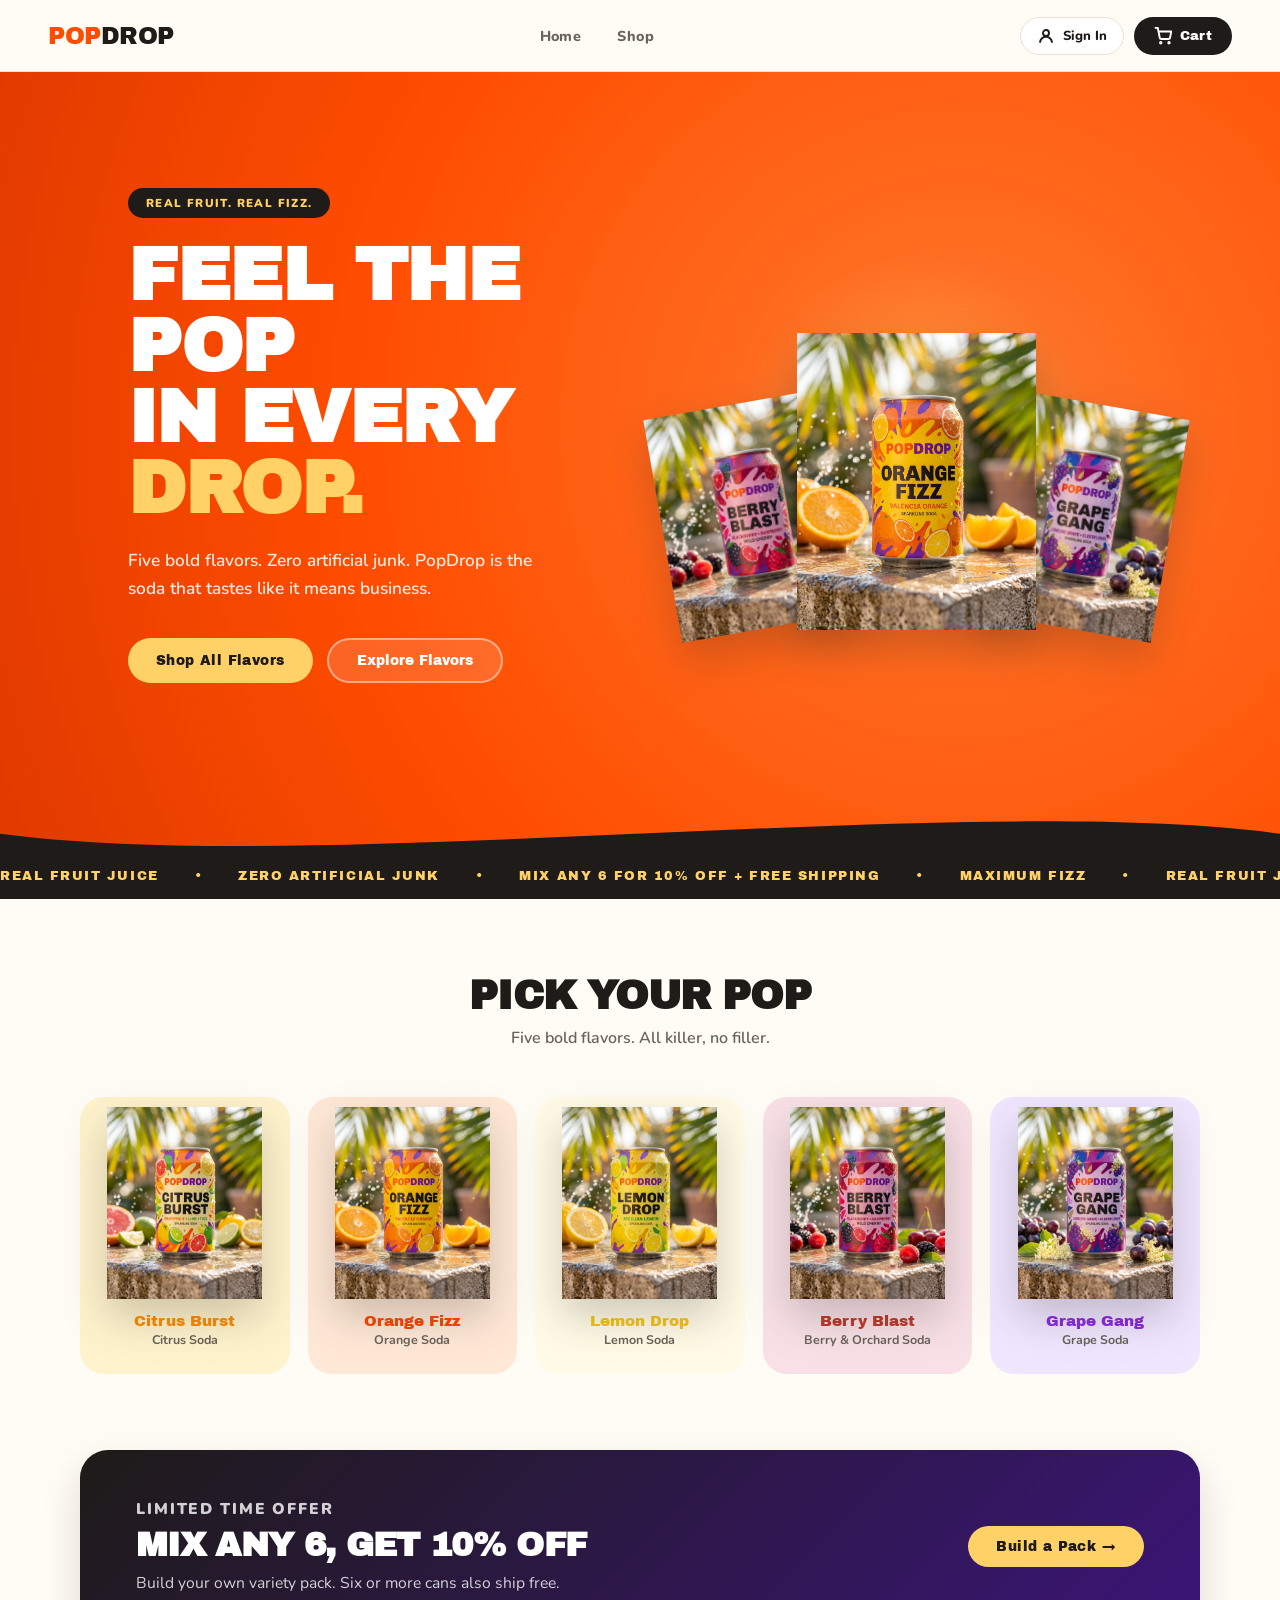
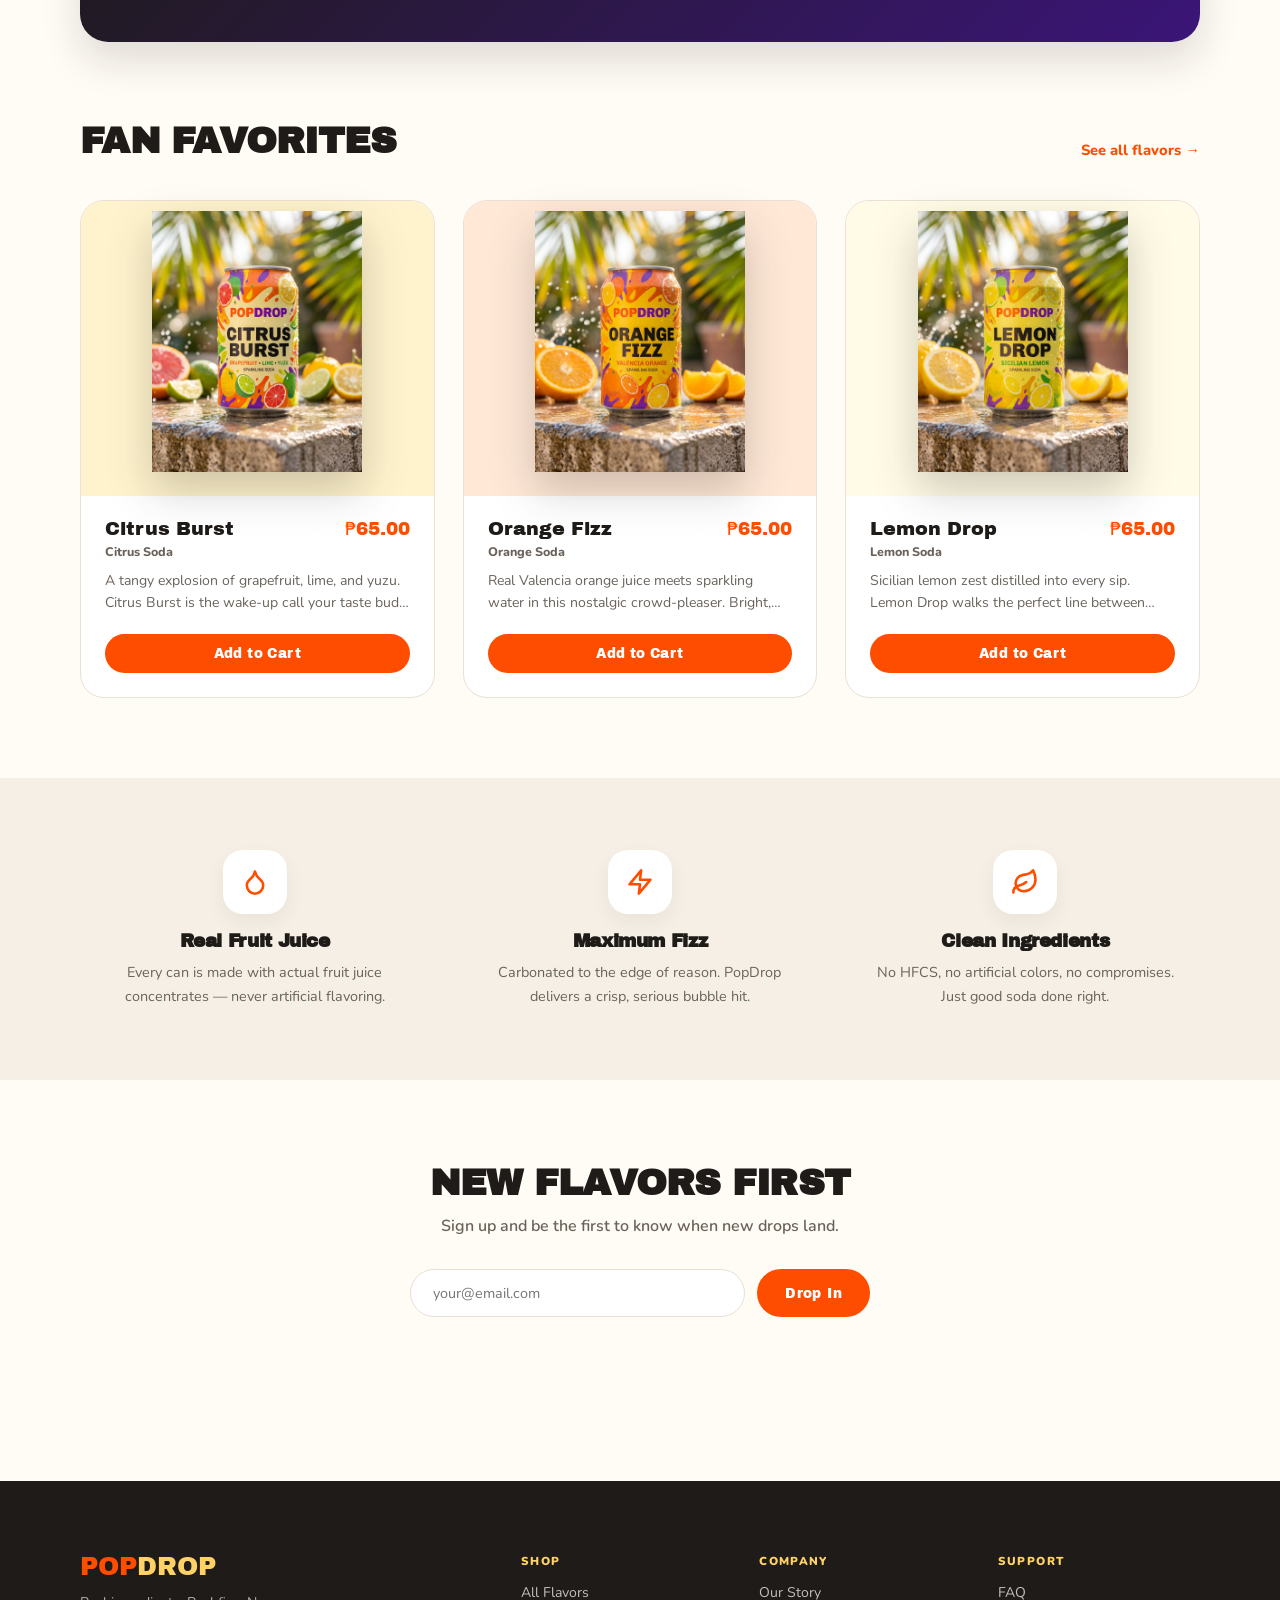
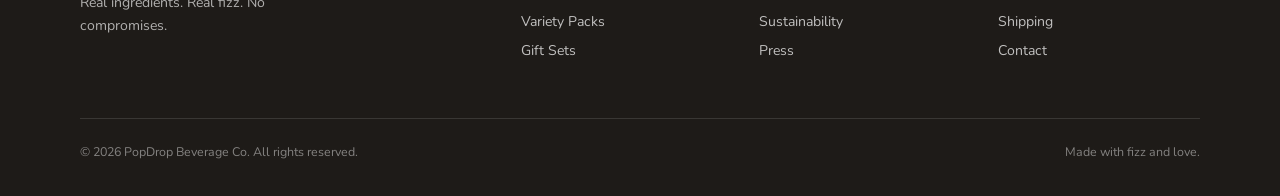
==== commit 9acd0b53: "Add files via upload" ====
--- a/index.html
+++ b/index.html
@@ -179,8 +179,8 @@
 
     heroProducts.forEach((p, i) => {
       const rotations = [-10, 0, 10];
-      const yOffsets = [14, -14, 14];
-      const sizes = [250, 320, 250];
+      const yOffsets = [14, 15, 14];
+      const sizes = [220, 290, 220];
       const div = document.createElement("div");
       div.className = "hero-can-wrap";
       div.style.transform = `rotate(${rotations[i]}deg) translateY(${yOffsets[i]}px)`;
@@ -225,4 +225,4 @@
     });
   </script>
 </body>
-</html>
+</html>
